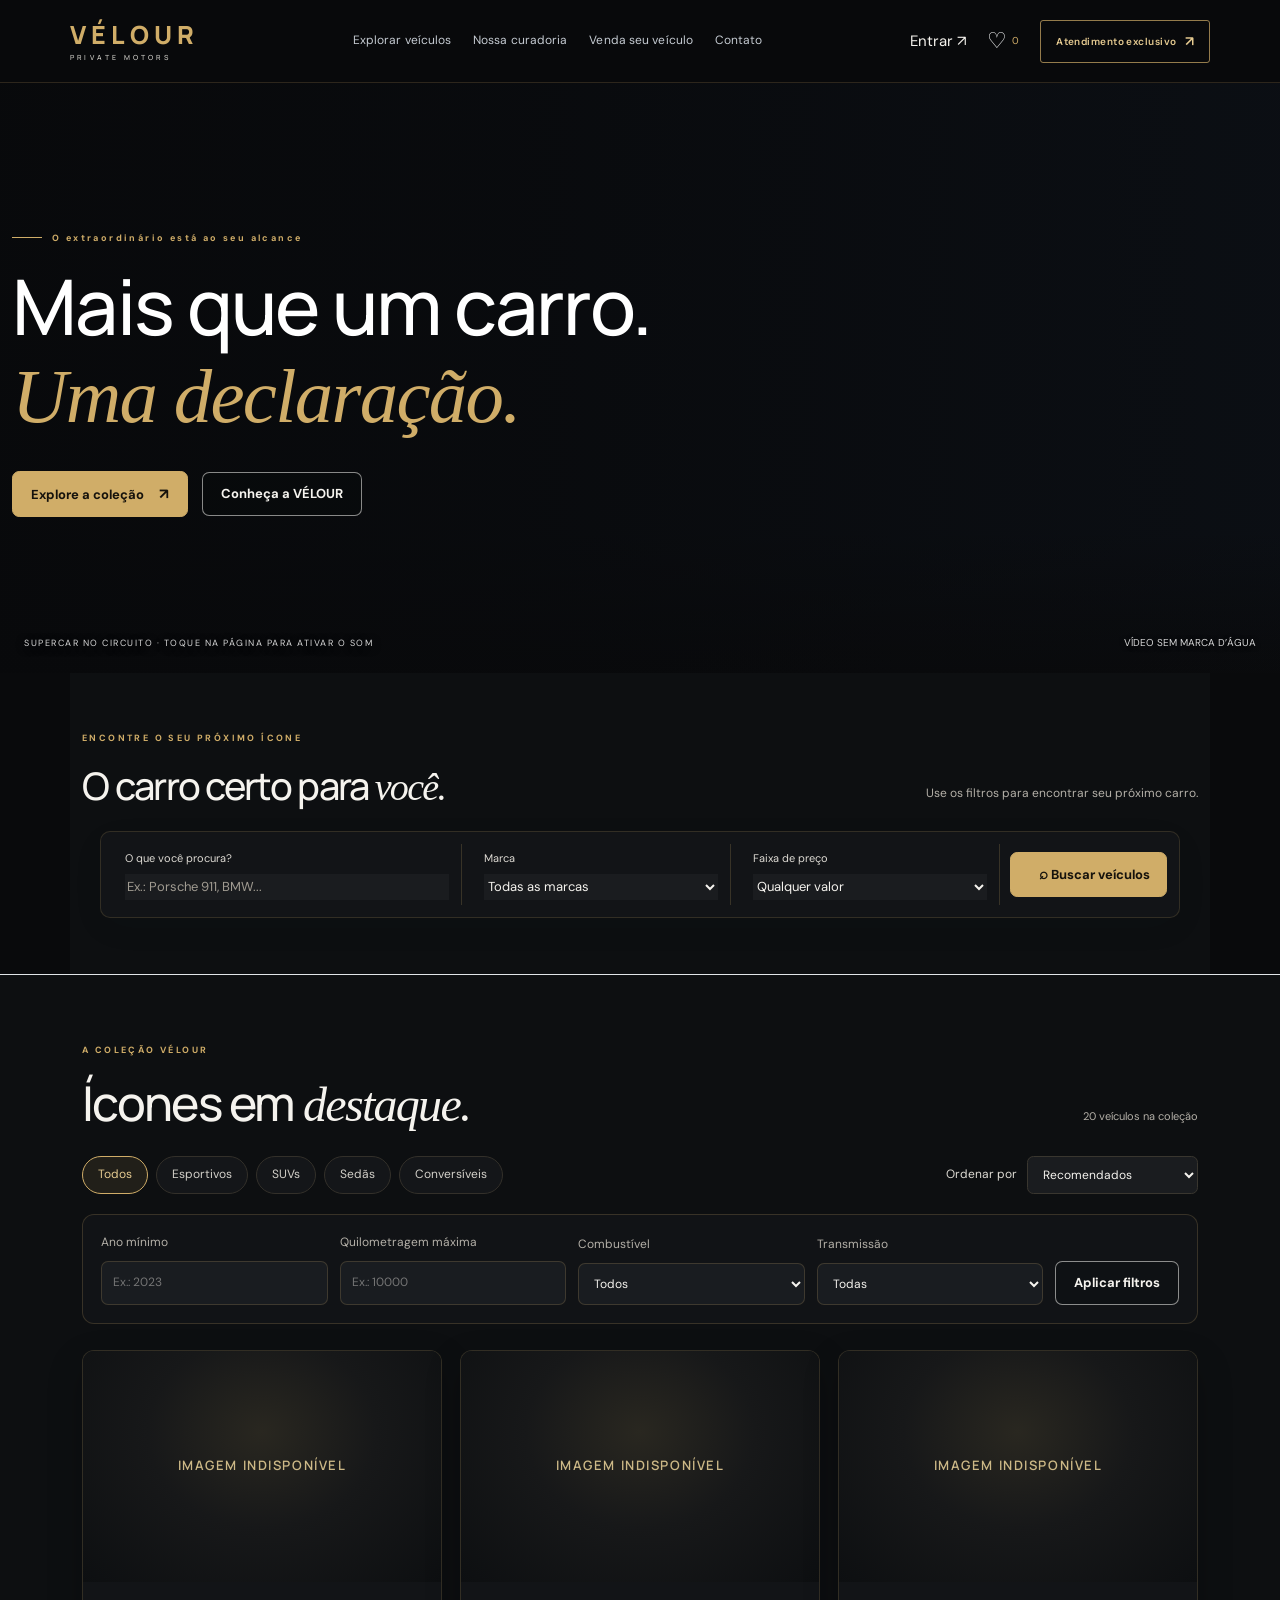
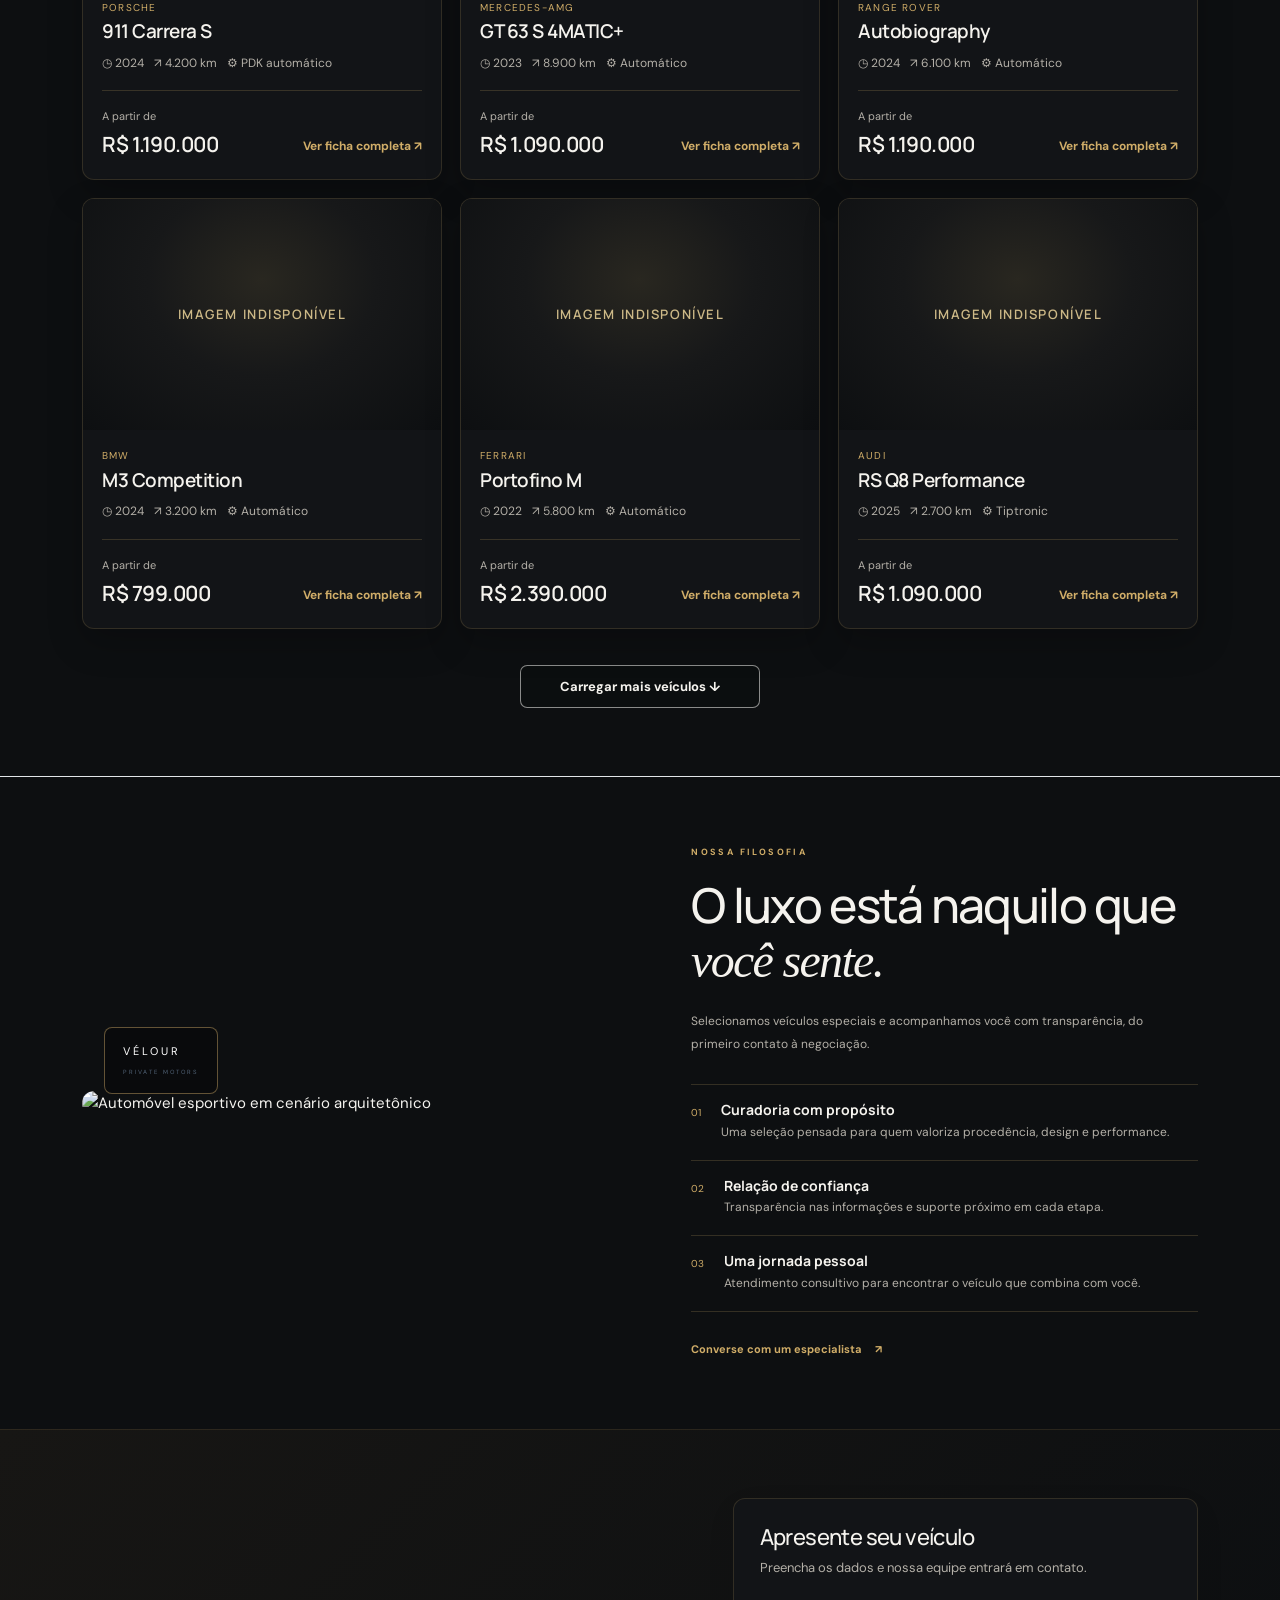
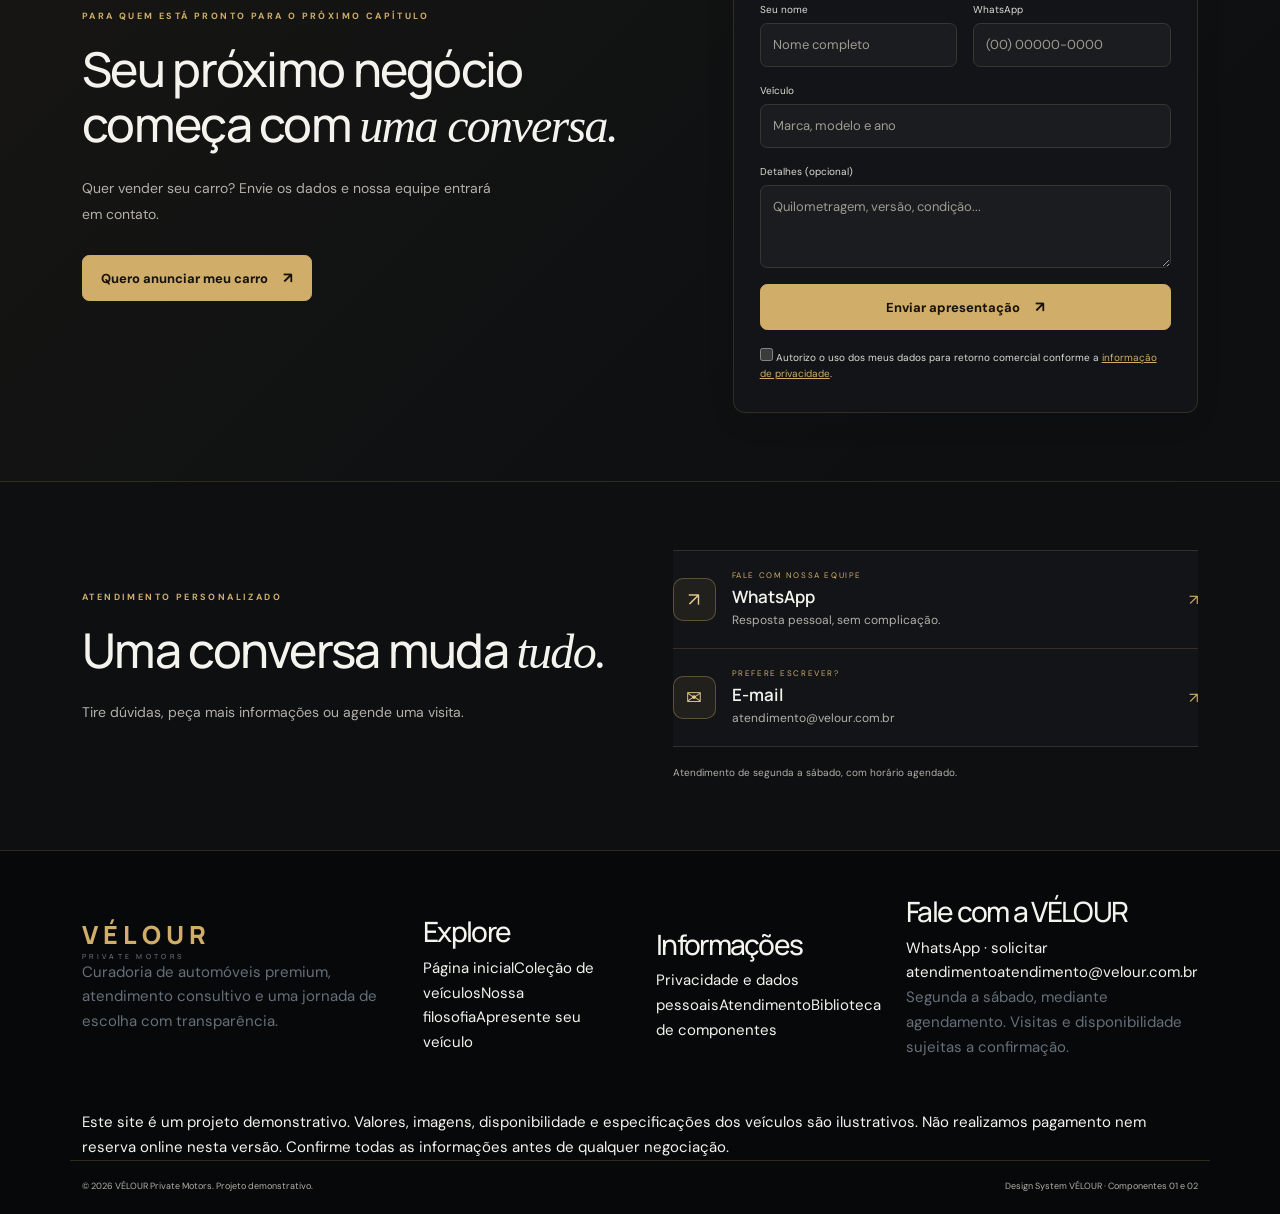
==== index.html @ 2aae87f0 "Add files via upload" ====
<!doctype html>
<html lang="pt-BR">
<head>
  <meta charset="utf-8"><meta name="viewport" content="width=device-width, initial-scale=1">
  <meta name="theme-color" content="#090a0c"><meta name="description" content="VÉLOUR — marketplace de automóveis extraordinários.">
  <title>VÉLOUR — Automóveis extraordinários</title>
  <link rel="preconnect" href="https://fonts.googleapis.com"><link rel="preconnect" href="https://fonts.gstatic.com" crossorigin>
  <link href="https://fonts.googleapis.com/css2?family=DM+Sans:wght@400;500;600;700&family=Manrope:wght@400;500;600;700;800&display=swap" rel="stylesheet">
  <link href="https://cdn.jsdelivr.net/npm/bootstrap@5.3.3/dist/css/bootstrap.min.css" rel="stylesheet">
  <link rel="stylesheet" href="style.css">
<link rel="stylesheet" href="/components/tokens.css"><link rel="stylesheet" href="/components/buttons.css"><link rel="stylesheet" href="/components/fields.css"><link rel="stylesheet" href="/components/layout.css"></head>
<body>
  <header class="site-header"><nav class="navbar navbar-expand-lg container-xl py-3">
    <a class="navbar-brand brand" href="#inicio" aria-label="VÉLOUR início"><span class="brand-name">VÉL<span class="brand-accent">O</span>UR</span><small>PRIVATE MOTORS</small></a>
    <button class="navbar-toggler" type="button" data-bs-toggle="collapse" data-bs-target="#mainNav" aria-label="Abrir menu"><span class="navbar-toggler-icon"></span></button>
    <div class="collapse navbar-collapse" id="mainNav"><ul class="navbar-nav mx-auto gap-lg-4"><li><a class="nav-link" href="#estoque">Explorar veículos</a></li><li><a class="nav-link" href="#experiencia">Nossa curadoria</a></li><li><a class="nav-link" href="#vender">Venda seu veículo</a></li><li><a class="nav-link" href="#contato">Contato</a></li></ul>
      <div class="nav-actions"><a class="vl-btn vl-btn--secondary" id="customerAccountLink" href="conta.html">Entrar <span>↗</span></a><button class="icon-btn" id="favoritesNav" aria-label="Ver favoritos" title="Ver favoritos">♡ <span id="favCount">0</span></button><a class="btn btn-attendance btn-sm" href="#contato">Atendimento exclusivo <span>↗</span></a></div>
    </div>
  </nav></header>
  <main>
    <section class="hero" id="inicio">
      <video class="hero-video" id="heroVideo" autoplay muted loop playsinline preload="auto" aria-label="Supercarro em movimento em um circuito de corrida">
        <source src="https://videos.pexels.com/video-files/32068488/13669016_1920_1080_60fps.mp4" type="video/mp4">
      </video>
      <div class="hero-shade"></div>
      <div class="container-xl hero-content"><p class="eyebrow"><span></span> O extraordinário está ao seu alcance</p><h1>Mais que um carro.<br><em>Uma declaração.</em></h1><div class="hero-buttons"><a class="btn btn-primary" href="#estoque">Explore a coleção <span>↗</span></a><a class="btn btn-outline-light" href="#experiencia">Conheça a VÉLOUR</a></div></div>
      <div class="hero-video-controls">
        <span class="hero-sound-hint" id="heroSoundHint">SUPERCAR NO CIRCUITO · TOQUE NA PÁGINA PARA ATIVAR O SOM</span>
        <span class="video-credit">VÍDEO SEM MARCA D’ÁGUA</span>
      </div>
    </section>
    <section class="search-section container-xl"><div class="search-heading"><div><p class="eyebrow">ENCONTRE O SEU PRÓXIMO ÍCONE</p><h2>O carro certo para <em>você.</em></h2></div><p>Use os filtros para encontrar seu próximo carro.</p></div>
      <form id="searchForm" class="search-panel"><div class="search-field"><label for="searchText">O que você procura?</label><input id="searchText" type="search" placeholder="Ex.: Porsche 911, BMW..."></div><div class="search-field"><label for="brandFilter">Marca</label><select id="brandFilter"><option value="">Todas as marcas</option></select></div><div class="search-field"><label for="priceFilter">Faixa de preço</label><select id="priceFilter"><option value="">Qualquer valor</option><option value="0-500000">Até R$ 500 mil</option><option value="500000-1000000">R$ 500 mil – R$ 1 milhão</option><option value="1000000-2000000">R$ 1 – 2 milhões</option><option value="2000000-99999999">Acima de R$ 2 milhões</option></select></div><button class="btn btn-primary search-submit" type="submit"><span aria-hidden="true">⌕</span> Buscar veículos</button></form>
    </section>
    <section class="inventory section-space" id="estoque"><div class="container-xl"><div class="section-heading"><div><p class="eyebrow">A COLEÇÃO VÉLOUR</p><h2>Ícones em <em>destaque.</em></h2></div><p id="resultCount" class="result-count">Carregando coleção...</p></div>
      <div class="inventory-tools"><div class="filter-chips" id="categoryChips"><button class="chip active" data-category="Todos">Todos</button><button class="chip" data-category="Esportivo">Esportivos</button><button class="chip" data-category="SUV">SUVs</button><button class="chip" data-category="Sedã">Sedãs</button><button class="chip" data-category="Conversível">Conversíveis</button></div><div class="sort-wrap"><label for="sortSelect">Ordenar por</label><select id="sortSelect"><option value="featured">Recomendados</option><option value="priceAsc">Menor preço</option><option value="priceDesc">Maior preço</option><option value="yearDesc">Ano mais recente</option><option value="kmAsc">Menor quilometragem</option></select></div></div>
      <div class="advanced-filters" aria-label="Filtros avançados"><label>Ano mínimo <input id="yearMin" type="number" min="1950" max="2030" placeholder="Ex.: 2023"></label><label>Quilometragem máxima <input id="kmMax" type="number" min="0" placeholder="Ex.: 10000"></label><label>Combustível <select id="fuelFilter"><option value="">Todos</option></select></label><label>Transmissão <select id="transmissionFilter"><option value="">Todas</option></select></label><button id="applyAdvanced" class="btn btn-outline-light" type="button">Aplicar filtros</button></div><div class="car-grid" id="carGrid" aria-live="polite"></div><div class="empty-state d-none" id="emptyState"><div>⌕</div><h3>Nenhum veículo encontrado</h3><p>Tente ajustar os filtros ou remover alguns critérios.</p><button class="btn btn-outline-light" id="clearFilters">Limpar filtros</button></div>
      <div class="load-more-wrap"><button class="btn btn-outline-light" id="loadMore">Carregar mais veículos <span>↓</span></button></div>
    </div></section>
    <section class="editorial section-space" id="experiencia"><div class="container-xl editorial-grid"><div class="editorial-photo"><img src="https://images.unsplash.com/photo-1503376780353-7e6692767b70?auto=format&fit=crop&w=1200&q=85" alt="Automóvel esportivo em cenário arquitetônico" loading="lazy"><div class="photo-stamp">VÉLOUR<br><small>PRIVATE MOTORS</small></div></div><div class="editorial-copy"><p class="eyebrow">NOSSA FILOSOFIA</p><h2>O luxo está naquilo que <em>você sente.</em></h2><p>Selecionamos veículos especiais e acompanhamos você com transparência, do primeiro contato à negociação.</p><div class="value-list"><div><span>01</span><div><h3>Curadoria com propósito</h3><p>Uma seleção pensada para quem valoriza procedência, design e performance.</p></div></div><div><span>02</span><div><h3>Relação de confiança</h3><p>Transparência nas informações e suporte próximo em cada etapa.</p></div></div><div><span>03</span><div><h3>Uma jornada pessoal</h3><p>Atendimento consultivo para encontrar o veículo que combina com você.</p></div></div></div><a href="#contato" class="text-link">Converse com um especialista <span>↗</span></a></div></div></section>
    <section class="sell-section section-space" id="vender"><div class="container-xl sell-inner"><div><p class="eyebrow">PARA QUEM ESTÁ PRONTO PARA O PRÓXIMO CAPÍTULO</p><h2>Seu próximo negócio<br>começa com <em>uma conversa.</em></h2><p>Quer vender seu carro? Envie os dados e nossa equipe entrará em contato.</p><a class="btn btn-primary" href="#sellerForm">Quero anunciar meu carro <span>↗</span></a></div><form id="sellerForm" class="lead-card"><h3>Apresente seu veículo</h3><p>Preencha os dados e nossa equipe entrará em contato.</p><div class="row g-3"><div class="col-md-6"><label for="sellerName">Seu nome</label><input id="sellerName" class="form-control" required placeholder="Nome completo"></div><div class="col-md-6"><label for="sellerPhone">WhatsApp</label><input id="sellerPhone" class="form-control" required placeholder="(00) 00000-0000" inputmode="tel"></div><div class="col-12"><label for="sellerCar">Veículo</label><input id="sellerCar" class="form-control" required placeholder="Marca, modelo e ano"></div><div class="col-12"><label for="sellerMessage">Detalhes (opcional)</label><textarea id="sellerMessage" class="form-control" rows="3" placeholder="Quilometragem, versão, condição..."></textarea></div><div class="col-12"><button class="btn btn-primary w-100" type="submit">Enviar apresentação <span>↗</span></button><label class="consent-line"><input type="checkbox" id="sellerConsent" required> Autorizo o uso dos meus dados para retorno comercial conforme a <a href="privacidade.html" target="_blank" rel="noopener">informação de privacidade</a>.</label></div></div></form></div></section>
    <section class="contact-section section-space" id="contato"><div class="container-xl contact-inner"><div><p class="eyebrow">ATENDIMENTO PERSONALIZADO</p><h2>Uma conversa muda <em>tudo.</em></h2><p>Tire dúvidas, peça mais informações ou agende uma visita.</p></div><div class="contact-options"><a href="#" id="whatsappLink" class="contact-option"><span class="contact-icon">↗</span><span><small>FALE COM NOSSA EQUIPE</small><strong>WhatsApp</strong><em>Resposta pessoal, sem complicação.</em></span><b>↗</b></a><a href="mailto:atendimento@velour.com.br" class="contact-option"><span class="contact-icon">✉</span><span><small>PREFERE ESCREVER?</small><strong>E-mail</strong><em>atendimento@velour.com.br</em></span><b>↗</b></a><div class="contact-note">Atendimento de segunda a sábado, com horário agendado.</div></div></div></section>
  </main>
  <footer class="footer" id="rodape"><div class="container-xl footer-main vl-footer-grid">
    <div class="vl-footer-col vl-footer-brand"><a class="brand" href="#inicio" aria-label="VÉLOUR início"><span class="brand-name">VÉL<span class="brand-accent">O</span>UR</span><small>PRIVATE MOTORS</small></a><p>Curadoria de automóveis premium, atendimento consultivo e uma jornada de escolha com transparência.</p></div>
    <nav class="vl-footer-col" aria-label="Navegação do rodapé"><h3>Explore</h3><a href="#inicio">Página inicial</a><a href="#estoque">Coleção de veículos</a><a href="#experiencia">Nossa filosofia</a><a href="#vender">Apresente seu veículo</a></nav>
    <nav class="vl-footer-col" aria-label="Informações e políticas"><h3>Informações</h3><a href="privacidade.html">Privacidade e dados pessoais</a><a href="#contato">Atendimento</a><a href="/components/">Biblioteca de componentes</a></nav>
    <div class="vl-footer-col"><h3>Fale com a VÉLOUR</h3><a href="#contato" id="footerWhatsapp">WhatsApp · solicitar atendimento</a><a href="mailto:atendimento@velour.com.br">atendimento@velour.com.br</a><p>Segunda a sábado, mediante agendamento. Visitas e disponibilidade sujeitas a confirmação.</p></div>
  </div><div class="container-xl vl-footer-note">Este site é um projeto demonstrativo. Valores, imagens, disponibilidade e especificações dos veículos são ilustrativos. Não realizamos pagamento nem reserva online nesta versão. Confirme todas as informações antes de qualquer negociação.</div><div class="container-xl footer-bottom"><span>© <span id="year"></span> VÉLOUR Private Motors. Projeto demonstrativo.</span><span>Design System VÉLOUR · <a href="/components/" style="color:inherit">Componentes 01 e 02</a></span></div></footer>
  <div class="toast-container position-fixed bottom-0 end-0 p-3"><div id="appToast" class="toast custom-toast" role="status"><div class="toast-body"><span id="toastMessage">Pronto!</span><button type="button" class="btn-close btn-close-white ms-auto" data-bs-dismiss="toast" aria-label="Fechar"></button></div></div></div>
  <div class="modal fade" id="carModal" tabindex="-1" aria-labelledby="carModalTitle" aria-hidden="true"><div class="modal-dialog modal-lg modal-dialog-centered modal-dialog-scrollable"><div class="modal-content luxury-modal"><div class="modal-header"><span class="eyebrow">DETALHES DO VEÍCULO</span><button type="button" class="btn-close btn-close-white" data-bs-dismiss="modal" aria-label="Fechar"></button></div><div class="modal-body" id="carModalBody"></div></div></div></div>
  <div class="modal fade" id="contactModal" tabindex="-1" aria-labelledby="contactModalTitle" aria-hidden="true"><div class="modal-dialog modal-dialog-centered"><div class="modal-content luxury-modal"><div class="modal-header"><h2 id="contactModalTitle">Vamos conversar?</h2><button type="button" class="btn-close btn-close-white" data-bs-dismiss="modal" aria-label="Fechar"></button></div><div class="modal-body"><p id="contactCarName" class="muted"></p><form id="contactForm"><div class="mb-3"><label for="buyerName">Seu nome</label><input class="form-control" id="buyerName" required placeholder="Como podemos te chamar?"></div><div class="mb-3"><label for="buyerPhone">WhatsApp</label><input class="form-control" id="buyerPhone" required inputmode="tel" placeholder="(00) 00000-0000"></div><div class="mb-3"><label for="buyerInterest">O que você gostaria de saber?</label><select class="form-select" id="buyerInterest"><option>Agendar uma visita</option><option>Solicitar mais informações</option><option>Simular financiamento</option><option>Avaliar meu usado na troca</option></select></div><button class="btn btn-primary w-100" type="submit">Preparar mensagem <span>↗</span></button><div class="mb-3"><label for="scheduledFor">Data sugerida para visita (opcional)</label><input type="datetime-local" class="form-control" id="scheduledFor"></div><label class="consent-line"><input type="checkbox" id="buyerConsent" required> Autorizo o contato sobre minha solicitação conforme a <a href="privacidade.html" target="_blank" rel="noopener">informação de privacidade</a>.</label><small class="privacy-note">A solicitação será registrada no sistema. A data é apenas uma sugestão, sujeita a confirmação.</small></form></div></div></div></div>
  <script src="https://cdn.jsdelivr.net/npm/bootstrap@5.3.3/dist/js/bootstrap.bundle.min.js"></script><script src="script.js"></script><script src="components/account-nav.js" defer></script>
</body></html>
---- style.css ----
:root{--bg:#101110;--panel:#171917;--panel2:#1d201d;--text:#f2f0e9;--muted:#a4a79f;--gold:#8eb8e8;--gold2:#c0dcff;--accent:#8eb8e8;--accent-hover:#c0dcff;--line:rgba(255,255,255,.11);--serif:Georgia,'Times New Roman',serif}*{box-sizing:border-box}html{scroll-behavior:smooth;scroll-padding-top:90px}body{margin:0;background:var(--bg);color:var(--text);font-family:'DM Sans',sans-serif;font-size:15px;line-height:1.65}a{color:inherit;text-decoration:none}button,input,select,textarea{font:inherit}.announcement{height:31px;display:flex;justify-content:center;align-items:center;gap:10px;background:#c7a96b;color:#171711;font-size:9px;letter-spacing:1.8px;font-weight:700}.announcement span{font-size:12px}.site-header{background:rgba(16,17,16,.96);border-bottom:1px solid var(--line);position:sticky;top:0;z-index:1000;backdrop-filter:blur(14px)}.brand{font-family:'Manrope',sans-serif;font-size:25px;font-weight:800;letter-spacing:5px;line-height:1;display:inline-flex;flex-direction:column}.brand span{color:var(--gold)}.brand small{font-size:7px;letter-spacing:3.3px;font-weight:500;color:#a4a79f;margin-top:6px}.navbar-nav .nav-link{color:#c5c6c0;font-size:12px;transition:.2s}.navbar-nav .nav-link:hover{color:var(--gold)}.nav-actions{display:flex;align-items:center;gap:18px}.icon-btn{border:0;background:none;color:var(--text);font-size:22px}.icon-btn span{font-size:10px;color:var(--gold)}.btn{border-radius:2px;padding:12px 21px;font-size:11px;font-weight:700;letter-spacing:.35px;transition:transform .2s,background .2s,border-color .2s}.btn:hover{transform:translateY(-1px)}.btn-gold{background:var(--gold);color:#171711;border:1px solid var(--gold)}.btn-gold:hover{background:var(--gold2);border-color:var(--gold2);color:#171711}.btn span{margin-left:12px;font-size:15px}.btn-outline-light{border-color:#777b73;color:var(--text)}.btn-outline-light:hover{background:var(--text);color:var(--bg);border-color:var(--text)}.navbar-toggler{border-color:var(--line)}.navbar-toggler-icon{filter:invert(1)}.hero{position:relative;min-height:680px;display:flex;align-items:center;overflow:hidden}.hero-image{position:absolute;inset:0;background-image:url('https://images.unsplash.com/photo-1503376780353-7e6692767b70?auto=format&fit=crop&w=2200&q=90');background-size:cover;background-position:center 58%;transform:scale(1.015)}.hero-shade{position:absolute;inset:0;background:linear-gradient(90deg,rgba(10,11,10,.97) 0%,rgba(10,11,10,.84) 36%,rgba(10,11,10,.2) 76%,rgba(10,11,10,.18) 100%),linear-gradient(0deg,#101110 0%,transparent 22%)}.hero-content{position:relative;padding-top:85px;padding-bottom:115px}.eyebrow{font-size:9px;letter-spacing:2.4px;color:var(--gold);font-weight:700;margin:0 0 18px}.hero .eyebrow{display:flex;align-items:center;gap:10px}.hero .eyebrow span{height:1px;width:30px;background:var(--gold)}h1,h2,h3{font-family:'Manrope',sans-serif;font-weight:500;letter-spacing:-1.7px;line-height:1.13}h1{font-size:clamp(48px,6vw,78px);max-width:680px;margin:0 0 23px}h1 em,h2 em{font-family:var(--serif);font-weight:400;color:var(--gold2)}.hero-copy{max-width:470px;color:#c0c1bb;font-size:14px;line-height:1.9;margin-bottom:28px}.hero-buttons{display:flex;gap:12px;flex-wrap:wrap}.hero-bottom{display:flex;gap:35px;margin-top:77px}.hero-bottom div{display:flex;flex-direction:column;gap:4px}.hero-bottom strong{font-family:'Manrope';font-size:22px;color:var(--gold);font-weight:500}.hero-bottom span{font-size:10px;color:#c5c6c0}.hero-label{position:absolute;right:25px;bottom:72px;writing-mode:vertical-rl;color:#c6c4bd;font-size:8px;letter-spacing:2px}.search-section{padding-top:88px;padding-bottom:78px}.search-heading,.section-heading{display:flex;justify-content:space-between;align-items:end;gap:25px;margin-bottom:30px}.search-heading h2,.section-heading h2,.editorial-copy h2,.sell-inner h2,.contact-inner h2{font-size:clamp(32px,4vw,48px);margin:0}.search-heading>p{max-width:350px;color:var(--muted);font-size:12px;margin:0 0 5px}.search-panel{display:grid;grid-template-columns:1.4fr 1fr 1fr auto;gap:0;border:1px solid var(--line);background:#171917;padding:14px}.search-field{padding:5px 20px;border-right:1px solid var(--line)}.search-field label,.lead-card label,.luxury-modal label{display:block;font-size:10px;color:#b8b9b2;margin-bottom:5px}.search-field input,.search-field select{width:100%;background:transparent;color:var(--text);border:0;outline:0;font-size:12px}.search-field input::placeholder{color:#777b73}.search-field select option,.form-select option{background:#1d201d;color:#fff}.search-submit{align-self:stretch;white-space:nowrap}.section-space{padding:82px 0}.inventory{background:#141614;border-top:1px solid #1e211e;border-bottom:1px solid #1e211e}.section-heading{margin-bottom:30px}.result-count{font-size:11px;color:var(--muted);margin:0 0 7px}.inventory-tools{display:flex;justify-content:space-between;align-items:center;gap:18px;margin-bottom:25px}.filter-chips{display:flex;gap:8px;flex-wrap:wrap}.chip{padding:8px 15px;border:1px solid var(--line);background:transparent;color:#c5c6c0;font-size:10px;cursor:pointer;transition:.2s}.chip:hover,.chip.active{border-color:var(--gold);color:var(--gold);background:rgba(200,169,106,.08)}.sort-wrap{display:flex;align-items:center;gap:10px;color:var(--muted);font-size:10px;white-space:nowrap}.sort-wrap select{background:#1b1d1b;color:var(--text);border:1px solid var(--line);padding:9px 11px;font-size:10px;outline:none}.car-grid{display:grid;grid-template-columns:repeat(3,minmax(0,1fr));gap:22px}.car-card{background:#1a1c1a;border:1px solid rgba(255,255,255,.06);transition:transform .25s,border-color .25s;min-width:0}.car-card:hover{transform:translateY(-4px);border-color:rgba(200,169,106,.4)}.car-image-wrap{position:relative;aspect-ratio:1.48;overflow:hidden;background:#242724}.car-image{width:100%;height:100%;object-fit:cover;transition:transform .6s;display:block}.car-card:hover .car-image{transform:scale(1.04)}.car-tag{position:absolute;top:14px;left:14px;padding:6px 9px;background:rgba(16,17,16,.86);color:var(--gold2);font-size:8px;letter-spacing:1.2px;text-transform:uppercase}.favorite-btn{position:absolute;right:13px;top:12px;width:34px;height:34px;border:1px solid rgba(255,255,255,.28);border-radius:50%;background:rgba(16,17,16,.65);color:white;font-size:20px;line-height:1;cursor:pointer}.favorite-btn.active{color:#e3a2a2;border-color:#e3a2a2}.car-info{padding:19px 20px 18px}.car-brand{font-size:9px;color:var(--gold);letter-spacing:1.8px;text-transform:uppercase;margin-bottom:5px}.car-title{font-size:18px;letter-spacing:-.5px;margin:0 0 11px;font-family:'Manrope';font-weight:600}.car-specs{display:flex;flex-wrap:wrap;gap:12px;color:#a4a79f;font-size:10px;padding-bottom:17px;border-bottom:1px solid var(--line)}.car-specs span{display:flex;align-items:center;gap:5px}.car-footer{display:flex;align-items:end;justify-content:space-between;gap:8px;padding-top:16px}.car-price-label{font-size:9px;color:#969991;margin-bottom:2px}.car-price{font-family:'Manrope';font-size:20px;font-weight:600;letter-spacing:-.5px;white-space:nowrap}.car-price small{font-size:10px;color:var(--muted);font-weight:400}.car-open{border:0;background:none;color:var(--gold);font-size:10px;font-weight:700;white-space:nowrap;padding:8px 0 5px}.car-open span{font-size:14px;margin-left:8px}.empty-state{text-align:center;padding:75px 20px;border:1px dashed var(--line)}.empty-state>div{font-size:40px;color:var(--gold)}.empty-state h3{font-size:24px}.empty-state p{color:var(--muted);font-size:12px}.load-more-wrap{text-align:center;margin-top:36px}.load-more-wrap .btn{min-width:240px}.editorial-grid{display:grid;grid-template-columns:1.04fr .96fr;gap:85px;align-items:center}.editorial-photo{position:relative}.editorial-photo img{width:100%;aspect-ratio:4/4.6;object-fit:cover;filter:saturate(.7)}.photo-stamp{position:absolute;bottom:22px;left:22px;border:1px solid rgba(255,255,255,.4);padding:14px 18px;font-size:11px;letter-spacing:3px;background:rgba(16,17,16,.72)}.photo-stamp small{font-size:6px;letter-spacing:2px;color:var(--gold)}.editorial-copy>p:not(.eyebrow){color:var(--muted);font-size:12px;line-height:1.9;margin:22px 0 28px;max-width:470px}.value-list{border-top:1px solid var(--line);margin-bottom:24px}.value-list>div{display:flex;gap:20px;padding:17px 0;border-bottom:1px solid var(--line)}.value-list>div>span{font-size:10px;color:var(--gold);padding-top:3px}.value-list h3{font-family:'Manrope';font-size:13px;letter-spacing:0;font-weight:700;margin:0 0 5px}.value-list p{font-size:10px;color:var(--muted);margin:0}.text-link{font-size:11px;color:var(--gold);font-weight:700}.text-link span{margin-left:10px}.sell-section{background:#c5a568;color:#171711}.sell-inner{display:grid;grid-template-columns:1fr .83fr;gap:90px;align-items:center}.sell-inner .eyebrow{color:#3e3423}.sell-inner h2{font-size:clamp(34px,4vw,48px)}.sell-inner h2 em{color:#fff4d7}.sell-inner>div>p:not(.eyebrow){max-width:430px;color:#3f392e;font-size:12px;line-height:1.9;margin:22px 0 27px}.sell-inner .btn-gold{background:#171711;color:#f5f1e8;border-color:#171711}.sell-inner .btn-gold:hover{background:#33342e}.lead-card{background:#171917;color:var(--text);padding:30px;border:1px solid rgba(255,255,255,.12)}.lead-card h3{font-size:23px;margin:0 0 8px}.lead-card>p{color:var(--muted);font-size:11px;margin-bottom:23px}.form-control,.form-select{background:#202320;border:1px solid #363a35;border-radius:2px;color:var(--text);font-size:11px;padding:12px}.form-control:focus,.form-select:focus{background:#202320;color:var(--text);border-color:var(--gold);box-shadow:0 0 0 .15rem rgba(200,169,106,.15)}.form-control::placeholder{color:#777b73}.lead-card textarea{resize:vertical}.privacy-note{display:block;font-size:9px;color:#888c84;margin-top:12px;line-height:1.5}.contact-inner{display:grid;grid-template-columns:1fr 1fr;gap:100px;align-items:center}.contact-inner>div:first-child>p:not(.eyebrow){max-width:440px;color:var(--muted);font-size:12px;line-height:1.9;margin-top:20px}.contact-options{border-top:1px solid var(--line)}.contact-option{display:flex;align-items:center;gap:16px;padding:22px 0;border-bottom:1px solid var(--line)}.contact-icon{width:43px;height:43px;display:grid;place-items:center;border:1px solid rgba(200,169,106,.5);color:var(--gold);font-size:19px;flex-shrink:0}.contact-option>span:nth-child(2){display:flex;flex-direction:column;flex:1}.contact-option small{font-size:8px;letter-spacing:1.6px;color:var(--gold)}.contact-option strong{font-size:17px;font-family:'Manrope';font-weight:600}.contact-option em{font-style:normal;font-size:10px;color:var(--muted)}.contact-option>b{font-weight:400;color:var(--gold)}.contact-note{font-size:10px;color:var(--muted);padding-top:18px}.footer{background:#0b0c0b;border-top:1px solid var(--line);padding:45px 0 20px}.footer-main{display:flex;align-items:center;justify-content:space-between;gap:25px;padding-bottom:35px}.footer-main>p{color:var(--muted);font-size:10px;line-height:1.8;margin:0}.footer-links{display:flex;gap:20px;flex-wrap:wrap}.footer-links a{font-size:10px;color:#b8b9b2}.footer-links a:hover{color:var(--gold)}.footer-bottom{border-top:1px solid var(--line);padding-top:18px;display:flex;justify-content:space-between;gap:20px;font-size:9px;color:#777b73}.footer-bottom b{color:var(--gold)}.floating-contact{position:fixed;z-index:900;right:20px;bottom:20px;display:flex;align-items:center;gap:10px;padding:13px 17px;background:var(--gold);color:#171711;font-size:11px;font-weight:700;box-shadow:0 5px 25px #0006}.floating-contact:hover{background:var(--gold2);color:#171711}.luxury-modal{background:#171917;color:var(--text);border:1px solid #373a34;border-radius:3px}.luxury-modal .modal-header{border-bottom:1px solid var(--line);padding:20px 24px}.luxury-modal .modal-header .eyebrow{margin:0}.luxury-modal .modal-body{padding:24px}.luxury-modal .modal-header h2{font-size:25px;margin:0}.modal-car-image{width:100%;max-height:330px;object-fit:cover;margin-bottom:20px}.modal-car-title{font-size:30px;margin:0 0 6px}.modal-car-price{font-size:24px;color:var(--gold2);font-family:'Manrope';font-weight:700}.modal-description{font-size:12px;color:var(--muted);line-height:1.9;margin:17px 0}.modal-spec-grid{display:grid;grid-template-columns:repeat(3,1fr);gap:10px;margin:20px 0}.modal-spec{background:#202320;padding:12px}.modal-spec small{display:block;color:var(--muted);font-size:9px}.modal-spec strong{font-size:12px}.custom-toast{background:#252825;color:var(--text);border:1px solid #454a42;border-radius:2px}.custom-toast .toast-body{display:flex;align-items:center;gap:15px;font-size:12px}.muted{color:var(--muted);font-size:12px}.no-scroll{overflow:hidden}
@media(max-width:991px){.navbar-collapse{padding:20px 0}.nav-actions{margin-top:12px}.hero{min-height:630px}.hero-shade{background:linear-gradient(90deg,rgba(10,11,10,.95),rgba(10,11,10,.63) 65%,rgba(10,11,10,.35)),linear-gradient(0deg,#101110,transparent 24%)}.search-panel{grid-template-columns:1fr 1fr;gap:10px}.search-field{border:1px solid var(--line);padding:12px}.search-submit{min-height:47px}.car-grid{grid-template-columns:repeat(2,minmax(0,1fr))}.editorial-grid{gap:40px}.sell-inner{gap:35px}.contact-inner{gap:45px}.footer-main{flex-wrap:wrap}}
@media(max-width:640px){.announcement{font-size:7px;letter-spacing:1px}.brand{font-size:22px}.hero{min-height:690px;align-items:flex-start}.hero-content{padding-top:75px;padding-bottom:105px}.hero-image{background-position:61% center}.hero-shade{background:linear-gradient(90deg,rgba(10,11,10,.93),rgba(10,11,10,.62)),linear-gradient(0deg,#101110,transparent 35%)}h1{font-size:49px}.hero-copy{font-size:12px;max-width:340px}.hero-bottom{gap:18px;margin-top:55px}.hero-bottom strong{font-size:18px}.hero-bottom span{font-size:8px;max-width:95px}.hero-label{display:none}.search-section{padding-top:60px;padding-bottom:55px}.search-heading,.section-heading{display:block}.search-heading>p{margin-top:15px}.search-panel{grid-template-columns:1fr;padding:10px}.search-field{padding:12px}.search-submit{width:100%}.section-space{padding:60px 0}.inventory-tools{align-items:flex-start;flex-direction:column}.sort-wrap{width:100%;justify-content:space-between}.sort-wrap select{flex:1;max-width:220px}.car-grid{grid-template-columns:1fr;gap:15px}.car-image-wrap{aspect-ratio:1.5}.car-info{padding:17px}.car-title{font-size:17px}.car-price{font-size:19px}.editorial-grid,.sell-inner,.contact-inner{grid-template-columns:1fr;gap:35px}.editorial-photo img{aspect-ratio:1.15}.editorial-copy h2,.sell-inner h2,.contact-inner h2{font-size:36px}.sell-inner{gap:28px}.lead-card{padding:22px}.footer-main{align-items:flex-start;flex-direction:column}.footer-links{gap:14px}.footer-bottom{flex-direction:column;gap:5px}.floating-contact{right:12px;bottom:12px;padding:12px}.floating-contact span{display:none}.modal-spec-grid{grid-template-columns:repeat(2,1fr)}.modal-car-title{font-size:25px}.luxury-modal .modal-body{padding:18px}.luxury-modal .modal-header{padding:17px 18px}}
@media(prefers-reduced-motion:reduce){*,*::before,*::after{scroll-behavior:auto!important;transition:none!important;animation:none!important}}


/* Refinamento visual: menos ruído, acento azul frio e componentes Bootstrap */
:root{--bg:#101319;--panel:#171c24;--panel2:#202733;--text:#f2f5f9;--muted:#a4adba;--gold:#8eafd8;--gold2:#c3d7ef;--line:rgba(220,232,247,.12);--bs-primary:#7199c9;--bs-primary-rgb:113,153,201}
.announcement{display:none}
.brand span,.navbar-nav .nav-link:hover,.icon-btn span,.eyebrow,.hero .eyebrow span,h1 em,h2 em,.hero-bottom strong,.chip:hover,.chip.active,.car-tag,.car-brand,.car-open,.empty-state>div,.value-list>div>span,.text-link,.photo-stamp small,.sell-inner .eyebrow,.contact-option small,.contact-option>b,.footer-links a:hover,.footer-bottom b,.modal-car-price{color:var(--gold)}
.brand span{color:var(--gold)}
.btn-primary{--bs-btn-bg:#7298c6;--bs-btn-border-color:#7298c6;--bs-btn-color:#10151d;--bs-btn-hover-bg:#8aadd8;--bs-btn-hover-border-color:#8aadd8;--bs-btn-hover-color:#10151d;--bs-btn-active-bg:#6288b7;--bs-btn-active-border-color:#6288b7;border-radius:.45rem;font-weight:600}
.btn-outline-light{border-radius:.45rem}
.btn{padding:11px 18px;font-size:13px;letter-spacing:0}
.site-header{background:rgba(16,19,25,.96)}
.hero{min-height:590px}
.hero-content{padding-top:70px;padding-bottom:75px}
.hero-shade{background:linear-gradient(90deg,rgba(10,13,19,.96) 0%,rgba(10,13,19,.82) 38%,rgba(10,13,19,.18) 100%),linear-gradient(0deg,var(--bg),transparent 22%)}
.hero-copy{font-size:15px;max-width:430px}
.search-section{padding-top:60px;padding-bottom:60px}
.search-heading,.section-heading{margin-bottom:24px}
.search-panel{border-radius:12px;gap:12px;padding:16px;background:var(--panel);border-color:var(--line)}
.search-field{border:0;padding:8px 12px;min-width:0}
.search-field label{font-size:12px}
.search-field input,.search-field select{font-size:14px}
.search-field input:focus,.search-field select:focus{outline:0}
.inventory{background:#131720}
.inventory-tools{margin-bottom:20px}
.chip{border-radius:999px;padding:8px 15px;font-size:12px}
.chip:hover,.chip.active{border-color:var(--gold);background:rgba(113,153,201,.12);color:var(--gold)}
.sort-wrap{font-size:12px}
.sort-wrap select{border-radius:.4rem;font-size:12px}
.car-grid{gap:18px}
.car-card{border-radius:12px;overflow:hidden;background:#1a202b;border:1px solid rgba(220,232,247,.09)}
.car-card:hover{border-color:rgba(142,175,216,.45)}
.car-image-wrap{aspect-ratio:1.55}
.car-tag{border-radius:5px;color:#d8e8fb;background:rgba(15,21,31,.88);font-size:10px}
.favorite-btn{display:grid;place-items:center;border-radius:50%;backdrop-filter:blur(8px)}
.car-info{padding:18px 19px 17px}
.car-brand{font-size:10px;letter-spacing:1.2px}
.car-title{font-size:19px}
.car-specs{font-size:12px;gap:10px}
.car-price-label{font-size:11px}
.car-price{font-size:21px}
.car-open{font-size:12px}
.section-space{padding:68px 0}
.editorial-grid{gap:60px}
.editorial-photo img{border-radius:12px;filter:saturate(.72)}
.photo-stamp{border-radius:8px}
.value-list h3{font-size:14px}
.value-list p{font-size:12px}
.sell-section{background:linear-gradient(135deg,#171e29,#11151d);color:var(--text);border-top:1px solid var(--line);border-bottom:1px solid var(--line)}
.sell-inner .eyebrow{color:var(--gold)}
.sell-inner h2 em{color:var(--gold2)}
.sell-inner>div>p:not(.eyebrow){color:var(--muted);font-size:14px}
.sell-inner .btn-primary{background:#7298c6;color:#10151d;border-color:#7298c6}
.lead-card{border-radius:12px;background:#111720;border-color:var(--line);padding:26px}
.lead-card h3{font-size:22px;letter-spacing:-.6px}
.lead-card>p{font-size:13px}
.form-control,.form-select{border-radius:.45rem;font-size:13px;padding:11px 12px;background:#1a222e;border-color:#343f4f}
.form-control:focus,.form-select:focus{border-color:var(--gold);box-shadow:0 0 0 .2rem rgba(113,153,201,.18)}
.contact-inner{gap:65px}
.contact-inner>div:first-child>p:not(.eyebrow){font-size:14px}
.contact-option{padding:18px 0}
.contact-icon{border-radius:10px;border-color:rgba(142,175,216,.45);background:rgba(113,153,201,.08)}
.contact-option em{font-size:12px}
.footer{background:#0b0e13}
.floating-contact{background:#7298c6;color:#10151d;border-radius:999px;padding:13px 18px}
.floating-contact:hover{background:#8aadd8;color:#10151d}
.luxury-modal{border-radius:14px;background:#171e29}
.luxury-modal .modal-header{padding:20px 24px}
.modal-spec{border-radius:8px;background:#202a38}
.custom-toast{border-radius:10px}
@media(max-width:991px){.hero{min-height:540px}.search-panel{grid-template-columns:1fr 1fr}.search-field{border:1px solid var(--line);border-radius:8px;padding:12px}.search-submit{min-height:46px}.car-grid{grid-template-columns:repeat(2,minmax(0,1fr))}}
@media(max-width:640px){.hero{min-height:580px}.hero-content{padding-top:65px;padding-bottom:65px}h1{font-size:clamp(42px,12vw,54px)}.hero-copy{font-size:14px}.search-section{padding-top:44px;padding-bottom:44px}.search-panel{grid-template-columns:1fr;padding:12px}.search-field{padding:10px}.section-space{padding:50px 0}.car-grid{grid-template-columns:1fr}.car-info{padding:16px}.sell-inner{gap:25px}.lead-card{padding:20px}.floating-contact{right:14px;bottom:14px}.footer-main{gap:18px}}


/* ===== HERO EM VÍDEO + PALETA AZUL FRIO ===== */
.hero { isolation: isolate; }
.hero-video {
  position: absolute; inset: 0; width: 100%; height: 100%;
  object-fit: cover; object-position: center 55%; z-index: -2;
  background: #10141b;
}
.hero-image { display: none; }
.hero-shade {
  z-index: -1;
  background: linear-gradient(90deg,rgba(9,13,20,.96) 0%,rgba(9,13,20,.78) 40%,rgba(9,13,20,.25) 100%),
              linear-gradient(0deg,#10141b 0%,transparent 24%);
}
.hero-video-controls {
  position: absolute; right: 24px; bottom: 24px; z-index: 2;
  display: flex; align-items: center; gap: 14px; flex-wrap: wrap;
}
.video-sound-btn {
  display: inline-flex; align-items: center; gap: 8px; padding: 10px 14px;
  color: #f4f7fb; background: rgba(18,25,35,.45);
  border: 1px solid rgba(220,235,255,.42); border-radius: 8px;
  backdrop-filter: blur(12px); cursor: pointer; font-size: 12px;
  transition: background .25s ease, border-color .25s ease, transform .25s ease;
}
.video-sound-btn:hover { background: rgba(142,184,232,.20); border-color: #c0dcff; transform: translateY(-2px); }
.video-credit { color: rgba(244,247,251,.72); font-size: 10px; text-shadow: 0 1px 4px #000; }
.video-credit:hover { color: #fff; }
/* Mantém as seções coerentes com o tema escuro e remove o antigo bloco dourado */
.sell-section { color: var(--text); background: linear-gradient(135deg,#192433,#111720); border-top: 1px solid var(--line); border-bottom: 1px solid var(--line); }
.sell-section .eyebrow { color: var(--accent); }
.sell-section h2, .sell-section h2 em { color: #f5f7fb; }
.sell-section h2 em { color: var(--accent); }
.sell-section > .sell-inner > div > p:not(.eyebrow) { color: #c4cedb; }
.sell-inner .btn-gold { color: #e8f2ff; background: rgba(142,184,232,.10); border-color: rgba(142,184,232,.48); }
.sell-inner .btn-gold:hover { color: #fff; background: rgba(142,184,232,.22); border-color: #c0dcff; }
.form-control:focus, .form-select:focus { border-color: var(--accent); box-shadow: 0 0 0 .2rem rgba(142,184,232,.16); }
.chip:hover, .chip.active { border-color: var(--accent); color: var(--accent); background: rgba(142,184,232,.08); }
.car-card:hover { border-color: rgba(142,184,232,.4); }
.floating-contact { color: #f2f7ff; background: rgba(42,66,94,.78); border: 1px solid rgba(142,184,232,.5); border-radius: 40px; backdrop-filter: blur(12px); }
.floating-contact:hover { color: #fff; background: rgba(67,103,146,.92); }
@media (max-width: 640px) {
  .hero-video { object-position: 58% center; }
  .hero-video-controls { left: 16px; right: 16px; bottom: 16px; justify-content: space-between; }
  .video-credit { max-width: 48%; text-align: right; }
}
@media (prefers-reduced-motion: reduce) { .hero-video { display: none; } }

/* HERO VIDEO — vídeo sempre visível e sem botão de som */
.hero { position: relative; isolation: isolate; background: #10141b; }
.hero-video {
  position: absolute !important; inset: 0; display: block !important;
  width: 100%; height: 100%; object-fit: cover; object-position: center 52%;
  z-index: 0 !important; opacity: 1; background: #10141b;
}
.hero-shade { z-index: 1 !important; pointer-events: none; }
.hero-content { position: relative; z-index: 2; }
.hero-video-controls {
  position: absolute; right: 24px; bottom: 22px; left: 24px; z-index: 3;
  display: flex; justify-content: space-between; align-items: end; gap: 12px;
  pointer-events: none;
}
.hero-sound-hint {
  max-width: 70%; color: rgba(244,247,251,.8); font-size: 9px;
  letter-spacing: 1.5px; text-shadow: 0 2px 8px #000;
}
.video-credit { pointer-events: auto; color: rgba(244,247,251,.72); font-size: 10px; text-shadow: 0 1px 5px #000; }
.video-credit:hover { color: #fff; }
@media(max-width:640px) {
  .hero-video { object-position: 58% center; }
  .hero-video-controls { left: 16px; right: 16px; bottom: 14px; align-items: start; flex-direction: column; }
  .hero-sound-hint { font-size: 8px; }
}


/* VÉLOUR — pista de corrida no hero */
.hero { overflow: hidden; background: #10141b; }
.hero-video { object-fit: cover !important; object-position: center 54% !important; filter: saturate(1.08) contrast(1.04); }
.hero-shade { background: linear-gradient(90deg, rgba(8,12,19,.88) 0%, rgba(8,12,19,.62) 42%, rgba(8,12,19,.16) 100%), linear-gradient(0deg, #10141b 0%, transparent 25%) !important; }
.hero-sound-hint { text-transform: uppercase; }
@media (max-width: 640px) { .hero-video { object-position: 55% center !important; } }


/* ===== VÉLOUR CLEAN EDITION — porcelana, grafite e prata fria ===== */
:root {
  --bg: #f5f6f7; --panel: #ffffff; --panel2: #eef0f2;
  --text: #20242a; --muted: #737b85; --gold: #536579; --gold2: #283746;
  --accent: #536579; --accent-hover: #283746; --line: rgba(32,36,42,.12);
}
body { background: #f5f6f7; color: #20242a; }
.site-header { background: rgba(250,251,252,.94); border-bottom-color: rgba(32,36,42,.1); }
.brand, .brand span { color: #20242a; }
.brand small, .navbar-nav .nav-link { color: #68717c; }
.navbar-nav .nav-link:hover, .icon-btn span { color: #536579; }
.icon-btn { color: #20242a; }
.navbar-toggler { border-color: rgba(32,36,42,.2); }
.navbar-toggler-icon { filter: none; }
.btn-primary, .btn-gold { color: #fff !important; background: #344555 !important; border-color: #344555 !important; }
.btn-primary:hover, .btn-gold:hover { color: #fff !important; background: #202c37 !important; border-color: #202c37 !important; }
.btn-outline-light { color: #fff; border-color: rgba(255,255,255,.72); }
.eyebrow, .hero .eyebrow span, h1 em, h2 em, .hero-bottom div strong, .chip:hover, .chip.active, .car-brand, .car-open, .value-list>div>span, .text-link, .photo-stamp small { color: #536579; }
.hero { background: #161b20; }
.hero-video-frame { position: absolute; inset: 0; width: 100%; height: 100%; border: 0; z-index: 0; pointer-events: none; }
.hero-shade { z-index: 1 !important; background: linear-gradient(90deg,rgba(12,16,20,.83) 0%,rgba(12,16,20,.58) 42%,rgba(12,16,20,.12) 100%),linear-gradient(0deg,#f5f6f7 0%,transparent 17%) !important; }
.hero-content { z-index: 2; color: #fff; }
.hero-content .eyebrow, .hero-content h1 em { color: #d5dde5; }
.hero-copy { color: rgba(255,255,255,.82); }
.hero-video-controls { z-index: 3; }
.hero-sound-hint, .video-credit { color: rgba(255,255,255,.84); }
.search-section { background: #f5f6f7; }
.search-panel, .lead-card, .luxury-modal { background: #fff; color: #20242a; border-color: rgba(32,36,42,.12); box-shadow: 0 10px 35px rgba(28,38,48,.045); }
.search-field label, .lead-card label, .luxury-modal label { color: #59636e; }
.search-field input, .search-field select { color: #20242a; }
.search-field input::placeholder, .form-control::placeholder { color: #929aa3; }
.search-field select option, .form-select option { background: #fff; color: #20242a; }
.inventory { background: #edf0f2; border-color: #e1e5e8; }
.car-card { background: #fff; border-color: rgba(32,36,42,.1); box-shadow: 0 8px 24px rgba(25,35,45,.035); }
.car-specs, .result-count, .sort-wrap, .empty-state p, .editorial-copy>p:not(.eyebrow), .value-list p, .car-price-label { color: #737b85; }
.car-title, .car-price, .value-list h3 { color: #20242a; }
.car-tag { background: rgba(255,255,255,.93); color: #344555; }
.favorite-btn { background: rgba(20,26,32,.68); }
.chip { color: #59636e; border-color: rgba(32,36,42,.16); }
.chip:hover, .chip.active { border-color: #536579; color: #344555; background: rgba(83,101,121,.08); }
.sort-wrap select, .form-control, .form-select { background: #f8f9fa; color: #20242a; border-color: #d9dee3; }
.form-control:focus, .form-select:focus { background: #fff; color: #20242a; border-color: #536579; box-shadow: 0 0 0 .2rem rgba(83,101,121,.13); }
.sell-section { color: #20242a; background: #e7ebef; border-color: #dce1e6; }
.sell-section .eyebrow { color: #536579; }
.sell-section h2, .sell-section h2 em { color: #20242a; }
.sell-section> .sell-inner>div>p:not(.eyebrow) { color: #59636e; }
.lead-card>p, .privacy-note { color: #737b85; }
.contact-option, .footer { color: #20242a; }
.contact-icon { border-color: rgba(83,101,121,.3); background: rgba(83,101,121,.07); }
.footer { background: #e9ecef; border-top: 1px solid #dce1e6; }
.footer .brand, .footer-main p, .footer-links a, .footer-bottom { color: #65707b; }
.footer .brand { color: #20242a; }
.floating-contact { color: #fff; background: #344555; border-color: #344555; }
.floating-contact:hover { color: #fff; background: #202c37; }
.modal-spec { background: #f0f2f4; }
@media (max-width: 991px) { .hero-video-frame { width: 177.78vh; min-width: 100%; height: 56.25vw; min-height: 100%; left: 50%; top: 50%; transform: translate(-50%,-50%); } }
@media (max-width: 640px) { .hero-video-frame { width: 177.78vh; height: 100%; min-height: 100%; } .hero-shade { background: linear-gradient(90deg,rgba(12,16,20,.78),rgba(12,16,20,.32)),linear-gradient(0deg,#f5f6f7 0%,transparent 15%) !important; } }

/* Hero stock-video: arquivo MP4 direto, sem interface de plataforma externa. */
.hero-video { position:absolute; inset:0; width:100%; height:100%; object-fit:cover; object-position:center 54%; z-index:0; filter:saturate(.82) contrast(1.04); }
.hero-video-frame { display:none !important; }
.hero-video-controls { z-index:3; }
.video-credit { pointer-events:none; }
@media (max-width: 640px) { .hero-video { object-position:58% center; } }


/* Ajustes finais — VÉLOUR Noir: header alinhado e CTA transparente */
:root {
  --bg: #090c10;
  --panel: #11171e;
  --panel2: #171e26;
  --text: #f3f4f5;
  --muted: #a3acb6;
  --gold: #d6b574;
  --gold2: #ead3a0;
  --accent: #d6b574;
  --accent-hover: #ead3a0;
  --line: rgba(255,255,255,.12);
}
body { background: var(--bg); color: var(--text); }
.site-header { background: rgba(9,12,16,.96) !important; border-bottom: 1px solid rgba(214,181,116,.18) !important; }
.site-header .navbar { display:flex; align-items:center; gap:clamp(24px,3vw,48px); min-height:82px; }
.site-header .navbar-brand { flex:0 0 auto; margin-right:0; color:#f3f4f5 !important; white-space:nowrap; }
.site-header .brand { display:inline-flex; flex-direction:column; font-size:25px; letter-spacing:5px; line-height:1; }
.site-header .brand span { color:var(--gold) !important; }
.site-header .brand small { color:#9da6b0 !important; margin-top:7px; font-size:7px; letter-spacing:3.2px; }
.site-header .navbar-collapse { align-items:center; min-width:0; }
.site-header .navbar-nav { align-items:center; gap:clamp(14px,1.7vw,28px) !important; flex-wrap:nowrap; }
.site-header .navbar-nav .nav-link { color:#c5cbd2 !important; padding:.6rem 0; font-size:12px; white-space:nowrap; letter-spacing:.1px; }
.site-header .navbar-nav .nav-link:hover, .site-header .navbar-nav .nav-link:focus { color:var(--gold) !important; }
.site-header .nav-actions { display:flex; align-items:center; justify-content:flex-end; gap:15px; margin-left:clamp(20px,2.5vw,40px); flex:0 0 auto; }
.site-header .btn-attendance { display:inline-flex; align-items:center; justify-content:center; gap:8px; min-height:40px; padding:10px 15px; border:1px solid rgba(214,181,116,.72); border-radius:3px; background:transparent !important; color:#e8d4a8 !important; font-size:10px; font-weight:600; letter-spacing:.45px; white-space:nowrap; transition:background .22s ease,color .22s ease,border-color .22s ease,transform .22s ease; }
.site-header .btn-attendance span { margin:0; color:inherit; font-size:14px; }
.site-header .btn-attendance:hover, .site-header .btn-attendance:focus-visible { background:var(--gold) !important; color:#101114 !important; border-color:var(--gold) !important; transform:translateY(-1px); }
.site-header .icon-btn { display:flex; align-items:center; gap:5px; padding:5px 0 5px 3px; color:#f3f4f5 !important; line-height:1; }
.site-header .icon-btn span { color:var(--gold) !important; }
.hero-copy { display:none !important; }
.hero-content { max-width:1320px; padding-top:80px; padding-bottom:88px; }
.hero-content h1 { margin-bottom:30px; }
.hero-buttons { display:flex; flex-wrap:wrap; align-items:center; gap:14px; margin-top:0; }
.hero-video-controls { left:max(24px,calc((100vw - 1320px)/2)); right:max(24px,calc((100vw - 1320px)/2)); }
@media (max-width: 1199px) and (min-width: 992px) {
  .site-header .navbar { gap:22px; }
  .site-header .navbar-nav { gap:14px !important; }
  .site-header .navbar-nav .nav-link { font-size:11px; }
  .site-header .nav-actions { gap:10px; margin-left:16px; }
  .site-header .btn-attendance { padding:9px 11px; font-size:9px; }
}
@media (max-width: 991px) {
  .site-header .navbar { min-height:72px; flex-wrap:wrap; gap:12px; }
  .site-header .navbar-toggler { margin-left:auto; border:1px solid rgba(214,181,116,.45); padding:7px 9px; }
  .site-header .navbar-toggler-icon { filter:invert(1); }
  .site-header .navbar-collapse { flex-basis:100%; padding:18px 0 8px; }
  .site-header .navbar-nav { align-items:stretch; gap:4px !important; }
  .site-header .navbar-nav .nav-link { padding:11px 2px; border-bottom:1px solid rgba(255,255,255,.06); font-size:13px; }
  .site-header .nav-actions { justify-content:flex-start; margin:16px 0 0; gap:18px; }
  .site-header .btn-attendance { padding:11px 15px; }
}
@media (max-width: 640px) {
  .site-header .brand { font-size:22px; letter-spacing:4px; }
  .hero-content { padding-top:62px; padding-bottom:72px; }
  .hero-content h1 { margin-bottom:25px; }
  .hero-buttons { gap:10px; }
  .hero-buttons .btn { padding:11px 14px; }
  .hero-video-controls { left:16px; right:16px; }
}


/* Ajustes de acabamento: wordmark horizontal, favoritos antes do atendimento e catálogo demonstrativo. */
.site-header .brand { flex-direction:column; align-items:flex-start; }
.site-header .brand-name, .footer .brand-name { display:inline-block; white-space:nowrap; color:#f3f4f5 !important; line-height:1; }
.site-header .brand-name .brand-accent, .footer .brand-name .brand-accent { display:inline; color:var(--gold) !important; }
.site-header .nav-actions { gap:clamp(14px,1.5vw,22px); }
.site-header .icon-btn { order:0; padding:7px 2px; min-width:35px; justify-content:center; }
.site-header .btn-attendance { order:1; }
.site-header .icon-btn:hover { color:var(--gold) !important; transform:translateY(-1px); }
.site-header .btn-attendance { background:transparent !important; color:#e8d4a8 !important; }
.site-header .btn-attendance:hover, .site-header .btn-attendance:focus-visible { background:var(--gold) !important; color:#101114 !important; }
.car-card { display:flex; flex-direction:column; height:100%; }
.car-info { display:flex; flex-direction:column; flex:1; }
.car-footer { margin-top:auto; }
@media (max-width:991px) { .site-header .nav-actions { flex-direction:row; align-items:center; } }


/* Correção final: modo escuro consistente, dourado premium e fallback sem foto enganosa */
:root {
  color-scheme: dark;
  --bg: #0a0b0d; --panel: #121417; --panel2: #1b1e22;
  --text: #f4f1eb; --muted: #aaa69e; --gold: #c9a45c; --gold2: #e2c783;
  --line: rgba(201,164,92,.18); --bs-primary: #c9a45c; --bs-primary-rgb: 201,164,92;
  --bs-body-bg: #0a0b0d; --bs-body-color: #f4f1eb;
}
body { background: var(--bg); color: var(--text); }
.site-header { background: rgba(10,11,13,.96); border-bottom: 1px solid rgba(201,164,92,.12); }
.brand .brand-accent, .brand span, .navbar-nav .nav-link:hover, .icon-btn span, .eyebrow, h1 em, h2 em, .car-brand, .car-open, .car-tag, .modal-car-price, .footer-bottom b { color: var(--gold) !important; }
.btn-primary { --bs-btn-bg: #c9a45c; --bs-btn-border-color: #c9a45c; --bs-btn-color: #11100d; --bs-btn-hover-bg: #e2c783; --bs-btn-hover-border-color: #e2c783; --bs-btn-hover-color: #11100d; --bs-btn-active-bg: #b38e49; --bs-btn-active-border-color: #b38e49; }
.btn-attendance { color: var(--gold) !important; border: 1px solid rgba(201,164,92,.62) !important; background: transparent !important; transition: background .22s ease, color .22s ease, border-color .22s ease; }
.btn-attendance:hover, .btn-attendance:focus-visible { background: var(--gold) !important; border-color: var(--gold) !important; color: #11100d !important; }
.hero-shade { background: linear-gradient(90deg,rgba(8,9,11,.96) 0%,rgba(8,9,11,.78) 40%,rgba(8,9,11,.22) 100%), linear-gradient(0deg,#0a0b0d 0%,transparent 24%) !important; }
.search-panel, .car-card, .lead-card { background: #121417; border-color: rgba(201,164,92,.15); }
.inventory { background: #0e1012; }
.sell-section { background: linear-gradient(135deg,#171512,#0e1012); border-color: rgba(201,164,92,.15); }
.form-control, .form-select, .search-field input, .search-field select, .sort-wrap select { background-color: #17191c; color: var(--text); border-color: #34302a; }
.form-control::placeholder, .search-field input::placeholder { color: #8f8a81; }
.form-control:focus, .form-select:focus { border-color: var(--gold); box-shadow: 0 0 0 .2rem rgba(201,164,92,.16); }
.chip:hover, .chip.active { border-color: var(--gold); background: rgba(201,164,92,.1); color: var(--gold); }
.car-card:hover { border-color: rgba(201,164,92,.48); }
.car-image-wrap { background: #191b1e; }
.car-image.image-unavailable { display: none; }
.car-image-wrap:has(.image-unavailable)::after { content: 'IMAGEM INDISPONÍVEL'; position: absolute; inset: 0; display: grid; place-items: center; color: #9d8b68; font-size: 10px; letter-spacing: .16em; background: linear-gradient(135deg,#17191c,#0e1012); }
.footer { background: #070809; }
.floating-contact { background: var(--gold); color: #11100d; }
.floating-contact:hover { background: var(--gold2); color: #11100d; }
.luxury-modal { background: #121417; }
.modal-spec { background: #1b1e22; }
@media (prefers-color-scheme: light) { html { color-scheme: dark; } }


/* ===== VÉLOUR FINAL POLISH — dark surfaces + readable contrast ===== */
:root {
  color-scheme: dark;
  --bg: #090a0c;
  --panel: #111316;
  --panel2: #191c20;
  --text: #f5f3ee;
  --muted: #b4b0a8;
  --gold: #d0ad68;
  --gold2: #e6cb91;
  --line: rgba(208,173,104,.20);
}
html, body { background: #090a0c !important; color: #f5f3ee !important; }
body, main, section, header, footer { color: var(--text); }
.site-header { background: rgba(9,10,12,.97) !important; border-color: rgba(208,173,104,.18) !important; }
.search-section, .inventory, .editorial, .contact-section { background: #0d0f11 !important; color: var(--text) !important; }
.sell-section { background: linear-gradient(135deg,#171614 0%,#0d0f11 78%) !important; color: var(--text) !important; }
.footer { background: #070809 !important; color: var(--text) !important; border-top: 1px solid var(--line) !important; }
.search-heading h2, .section-heading h2, .editorial-copy h2, .sell-inner h2, .contact-inner h2,
.search-heading h2 em, .section-heading h2 em, .editorial-copy h2 em, .sell-inner h2 em, .contact-inner h2 em { color: var(--text) !important; }
h1 em, h2 em, .eyebrow, .brand .brand-accent, .site-header .brand span, .footer .brand span,
.car-brand, .car-open, .modal-car-price, .value-list > div > span, .text-link, .contact-option small,
.contact-option > b, .footer-bottom b, .icon-btn span { color: var(--gold) !important; }
.site-header .brand-name, .footer .brand-name { color: #f5f3ee !important; }
.site-header .brand small, .navbar-nav .nav-link { color: #d0cec8 !important; }
.navbar-nav .nav-link:hover, .navbar-nav .nav-link:focus { color: var(--gold2) !important; }
.search-heading > p, .section-heading > p, .result-count, .editorial-copy > p:not(.eyebrow), .value-list p,
.sell-inner > div > p:not(.eyebrow), .contact-inner > div > p:not(.eyebrow), .lead-card > p,
.car-specs, .car-price-label, .privacy-note, .footer-main > p, .footer-links a, .footer-bottom { color: #b4b0a8 !important; }
.search-panel, .lead-card, .car-card, .luxury-modal, .custom-toast { background: #121417 !important; color: var(--text) !important; border-color: rgba(208,173,104,.17) !important; }
.car-card { box-shadow: 0 14px 35px rgba(0,0,0,.22) !important; }
.car-card:hover { border-color: rgba(208,173,104,.55) !important; transform: translateY(-3px); }
.car-title, .car-price, .value-list h3, .lead-card h3, .modal-car-title, .contact-option strong { color: #f5f3ee !important; }
.car-tag { background: rgba(10,11,12,.88) !important; color: var(--gold2) !important; border: 1px solid rgba(208,173,104,.25); }
.chip { color: #d3d0c9 !important; background: #141619 !important; border-color: #33302a !important; }
.chip:hover, .chip.active { color: var(--gold2) !important; background: rgba(208,173,104,.10) !important; border-color: var(--gold) !important; }
.sort-wrap, .sort-wrap label, .search-field label, .lead-card label, .luxury-modal label { color: #dedbd4 !important; }
.form-control, .form-select, .search-field input, .search-field select, .sort-wrap select, textarea.form-control {
  color: #f5f3ee !important; background-color: #1a1c1f !important; border-color: #39362f !important;
}
.form-control::placeholder, .search-field input::placeholder, textarea::placeholder { color: #a09b91 !important; opacity: 1; }
.form-control:focus, .form-select:focus, .search-field input:focus, .search-field select:focus, .sort-wrap select:focus {
  color: #fff !important; background-color: #1c1e21 !important; border-color: var(--gold) !important; box-shadow: 0 0 0 .2rem rgba(208,173,104,.17) !important;
}
.form-select option, .search-field select option, .sort-wrap select option { background: #17191c !important; color: #f5f3ee !important; }
.btn-primary { --bs-btn-bg: #d0ad68; --bs-btn-border-color: #d0ad68; --bs-btn-color: #15120c; --bs-btn-hover-bg: #e6cb91; --bs-btn-hover-border-color: #e6cb91; --bs-btn-hover-color: #15120c; background: #d0ad68 !important; border-color: #d0ad68 !important; color: #15120c !important; font-weight: 700; }
.btn-primary:hover, .btn-primary:focus-visible { background: #e6cb91 !important; border-color: #e6cb91 !important; color: #15120c !important; }
.btn-outline-light { color: #f5f3ee !important; border-color: rgba(245,243,238,.55) !important; background: rgba(10,11,12,.18); }
.btn-outline-light:hover, .btn-outline-light:focus-visible { color: #111 !important; background: #f5f3ee !important; border-color: #f5f3ee !important; }
.site-header .btn-attendance { color: var(--gold2) !important; background: transparent !important; border-color: rgba(208,173,104,.7) !important; }
.site-header .btn-attendance:hover, .site-header .btn-attendance:focus-visible { color: #111 !important; background: var(--gold) !important; border-color: var(--gold) !important; }
.favorite-btn { color: #f5f3ee !important; background: rgba(9,10,12,.86) !important; border: 1px solid rgba(245,243,238,.18) !important; }
.favorite-btn.active, .favorite-btn:hover { color: var(--gold2) !important; border-color: var(--gold) !important; }
.contact-option { color: var(--text) !important; border-color: rgba(208,173,104,.18) !important; background: #121417 !important; }
.contact-option:hover { border-color: rgba(208,173,104,.55) !important; background: #17191c !important; }
.contact-icon { color: var(--gold2) !important; background: rgba(208,173,104,.08) !important; border-color: rgba(208,173,104,.35) !important; }
.photo-stamp { color: #fff !important; background: rgba(9,10,12,.78) !important; border-color: rgba(208,173,104,.45) !important; }
.floating-contact { color: #15120c !important; background: var(--gold) !important; border: 1px solid var(--gold) !important; }
.floating-contact:hover { color: #15120c !important; background: var(--gold2) !important; border-color: var(--gold2) !important; }
.luxury-modal .modal-header, .luxury-modal .modal-footer { border-color: rgba(208,173,104,.17) !important; }
.luxury-modal .btn-close { filter: invert(1) grayscale(1); opacity: .8; }
.modal-spec { background: #1a1c1f !important; border: 1px solid rgba(255,255,255,.045); }
.modal-spec small { color: #b4b0a8 !important; }
.modal-spec strong { color: #f5f3ee !important; }
.empty-state { color: #f5f3ee !important; }
.empty-state p { color: #b4b0a8 !important; }
::selection { color: #111; background: var(--gold2); }
:focus-visible { outline: 2px solid var(--gold2) !important; outline-offset: 3px; }
/* Imagens: recorte uniforme e fallback legível quando uma origem externa falha. */
.car-image-wrap { position: relative; overflow: hidden; background: linear-gradient(135deg,#1c1e21,#0d0f11) !important; }
.car-image { display: block; width: 100%; height: 100%; object-fit: cover; object-position: center; }
.car-image.image-unavailable { display: none !important; }
.car-image-wrap:has(.car-image.image-unavailable)::after { content: attr(data-fallback); position: absolute; inset: 0; display: grid; place-items: center; padding: 22px; text-align: center; color: #cdb987; background: radial-gradient(ellipse at 50% 35%,#292720 0%,#171819 45%,#0d0f11 100%); font: 600 13px/1.5 'Manrope',sans-serif; letter-spacing: .12em; text-transform: uppercase; }
.modal-image-wrap { position: relative; margin-bottom: 18px; overflow: hidden; border-radius: 8px; background: linear-gradient(135deg,#1c1e21,#0d0f11); }
.modal-image-wrap .modal-car-image { display: block; width: 100%; max-height: 360px; object-fit: cover; }
.modal-image-wrap .modal-car-image.image-unavailable { display: none !important; }
.modal-image-wrap:has(.modal-car-image.image-unavailable)::after { content: attr(data-fallback); display: grid; place-items: center; min-height: 210px; padding: 22px; text-align: center; color: #cdb987; background: radial-gradient(ellipse at 50% 35%,#292720 0%,#171819 45%,#0d0f11 100%); font: 600 15px/1.5 'Manrope',sans-serif; letter-spacing: .12em; text-transform: uppercase; }
@media (max-width: 640px) {
  .search-heading h2, .section-heading h2, .editorial-copy h2, .sell-inner h2, .contact-inner h2 { color: #f5f3ee !important; }
  .search-panel, .lead-card { padding: 16px !important; }
  .car-image-wrap { aspect-ratio: 1.45; }
  .hero-shade { background: linear-gradient(90deg,rgba(8,9,11,.88),rgba(8,9,11,.42)),linear-gradient(0deg,#090a0c 0%,transparent 24%) !important; }
}

/* VÉLOUR 2.0: filtros, consentimento e responsividade aprimorados */
.advanced-filters{display:grid;grid-template-columns:repeat(4,minmax(0,1fr)) auto;align-items:end;gap:12px;margin-bottom:26px;padding:18px;background:var(--panel);border:1px solid var(--line);border-radius:12px}
.advanced-filters label{color:var(--muted);font-size:12px;display:grid;gap:8px}
.advanced-filters input,.advanced-filters select{min-width:0;width:100%;padding:11px;color:var(--text);background:var(--panel2);border:1px solid var(--line);border-radius:7px}
.consent-line{display:flex;align-items:flex-start;gap:10px;color:var(--muted);font-size:12px;line-height:1.55;margin-top:15px}
.consent-line input{margin-top:3px;flex-shrink:0}.consent-line a{color:var(--gold);text-decoration:underline}
.car-open{text-decoration:none;white-space:normal;text-align:right;display:inline-block}
@media(max-width:991px){.advanced-filters{grid-template-columns:repeat(2,minmax(0,1fr))}.advanced-filters button{grid-column:1/-1}}
@media(max-width:640px){.advanced-filters{grid-template-columns:1fr}.advanced-filters button{grid-column:auto}}

/* VÉLOUR 2.3: busca compacta e coerente com o design system */
.search-section{padding-top:58px;padding-bottom:56px}
.search-heading{margin-bottom:22px}
.search-heading h2{font-size:clamp(27px,3vw,38px)}
.search-panel{max-width:1080px;margin-inline:auto;grid-template-columns:minmax(0,1.35fr) minmax(0,1fr) minmax(0,1fr) auto;align-items:center;gap:10px;padding:12px;border-radius:10px}
.search-field{min-width:0;padding:5px 12px;border-right:1px solid var(--line)}
.search-field label{font-size:11px;margin-bottom:7px}
.search-field input,.search-field select{font-size:13px;min-height:26px}
.search-submit{min-height:44px!important;align-self:center;white-space:nowrap!important;padding:10px 16px!important;font-size:13px!important}
.car-card.is-sold{border-color:rgba(255,255,255,.12)}
.car-card.is-sold:hover{transform:none}
.car-image-wrap.sold-image{background:linear-gradient(135deg,#272b2c,#121514);display:flex;justify-content:center;align-items:center}
.car-image-wrap.sold-image::after{content:'VENDIDO';font-family:Manrope,sans-serif;font-size:clamp(22px,3vw,36px);font-weight:800;letter-spacing:.26em;color:#e2e3df;opacity:.86}
.car-image-wrap.sold-image .car-image{display:none}
.car-card.is-sold .car-tag{color:#fff;background:#565c5a}
.car-card.is-sold .car-price{font-size:17px;color:#d2d6d1}
.car-card.is-sold .car-specs{padding-bottom:12px}
.sold-note{font-size:11px;color:var(--muted);margin:12px 0 0;line-height:1.6}
.sold-message{font-size:11px;font-weight:600;color:#c4c7c1;max-width:150px;text-align:right}
@media(max-width:900px){.search-panel{grid-template-columns:repeat(2,minmax(0,1fr))}.search-submit{width:100%;grid-column:1/-1}.search-field:nth-child(2){border-right:0}}
@media(max-width:540px){.search-section{padding-top:43px;padding-bottom:42px}.search-panel{grid-template-columns:1fr;padding:12px;gap:9px}.search-field{border-right:0!important;border-bottom:1px solid var(--line);padding:8px}.search-submit{grid-column:1}.sold-message{max-width:130px}}

.sold-detail-banner{display:grid;place-items:center;min-height:240px;background:#202522;color:#e7e7e0;font:800 28px Manrope,sans-serif;letter-spacing:.3em;margin-bottom:20px}
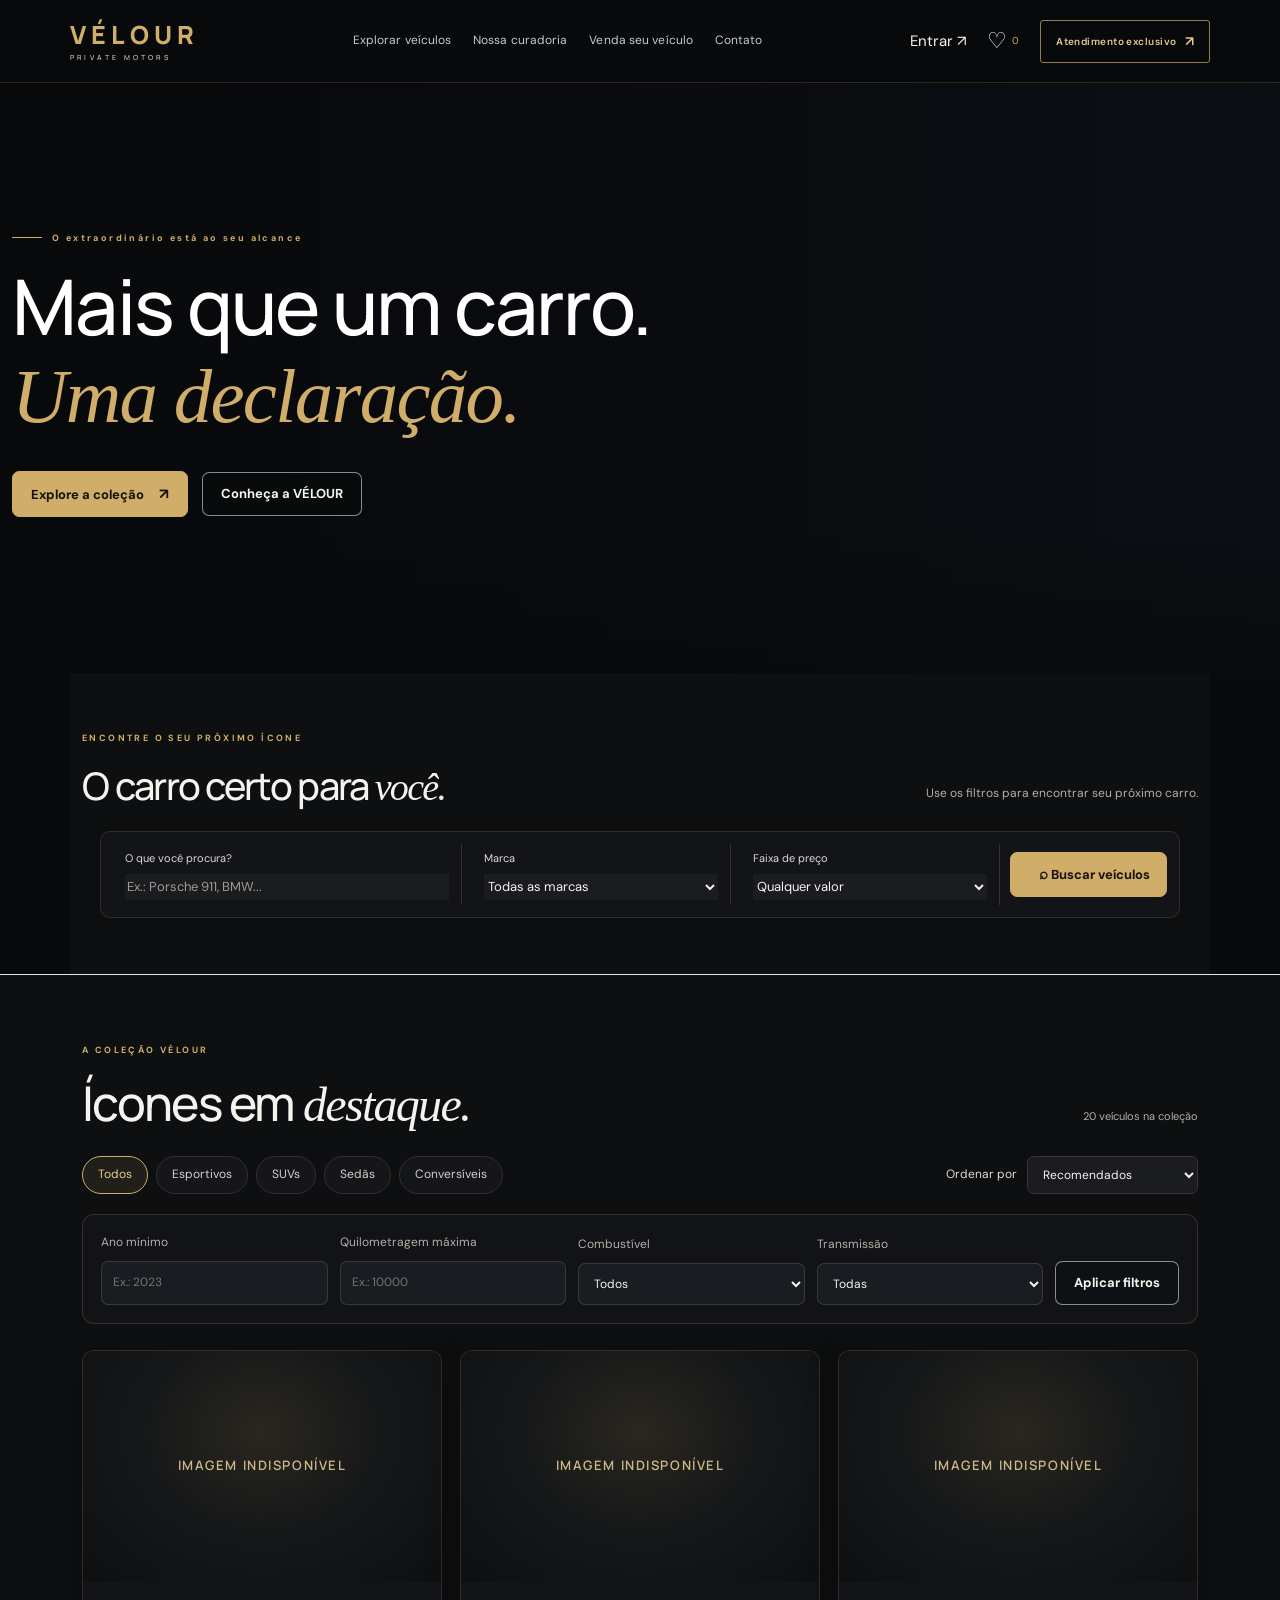
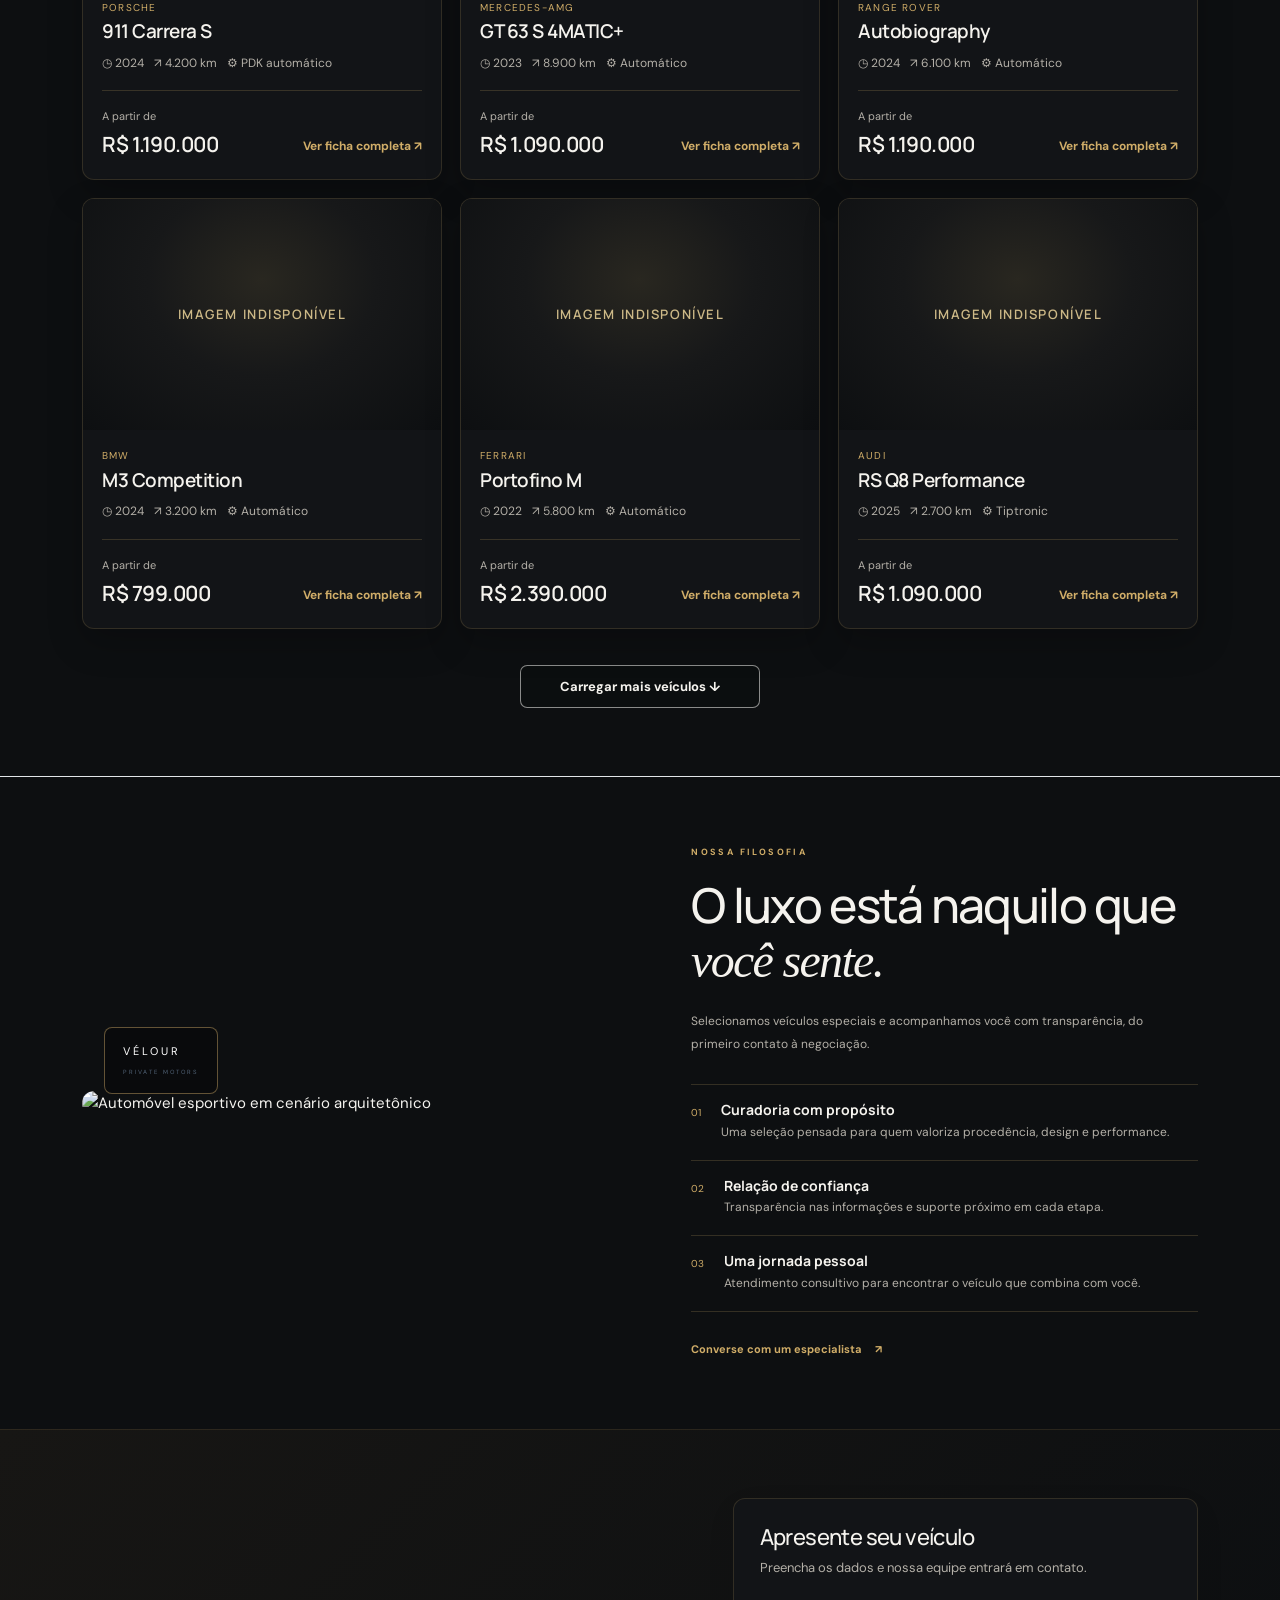
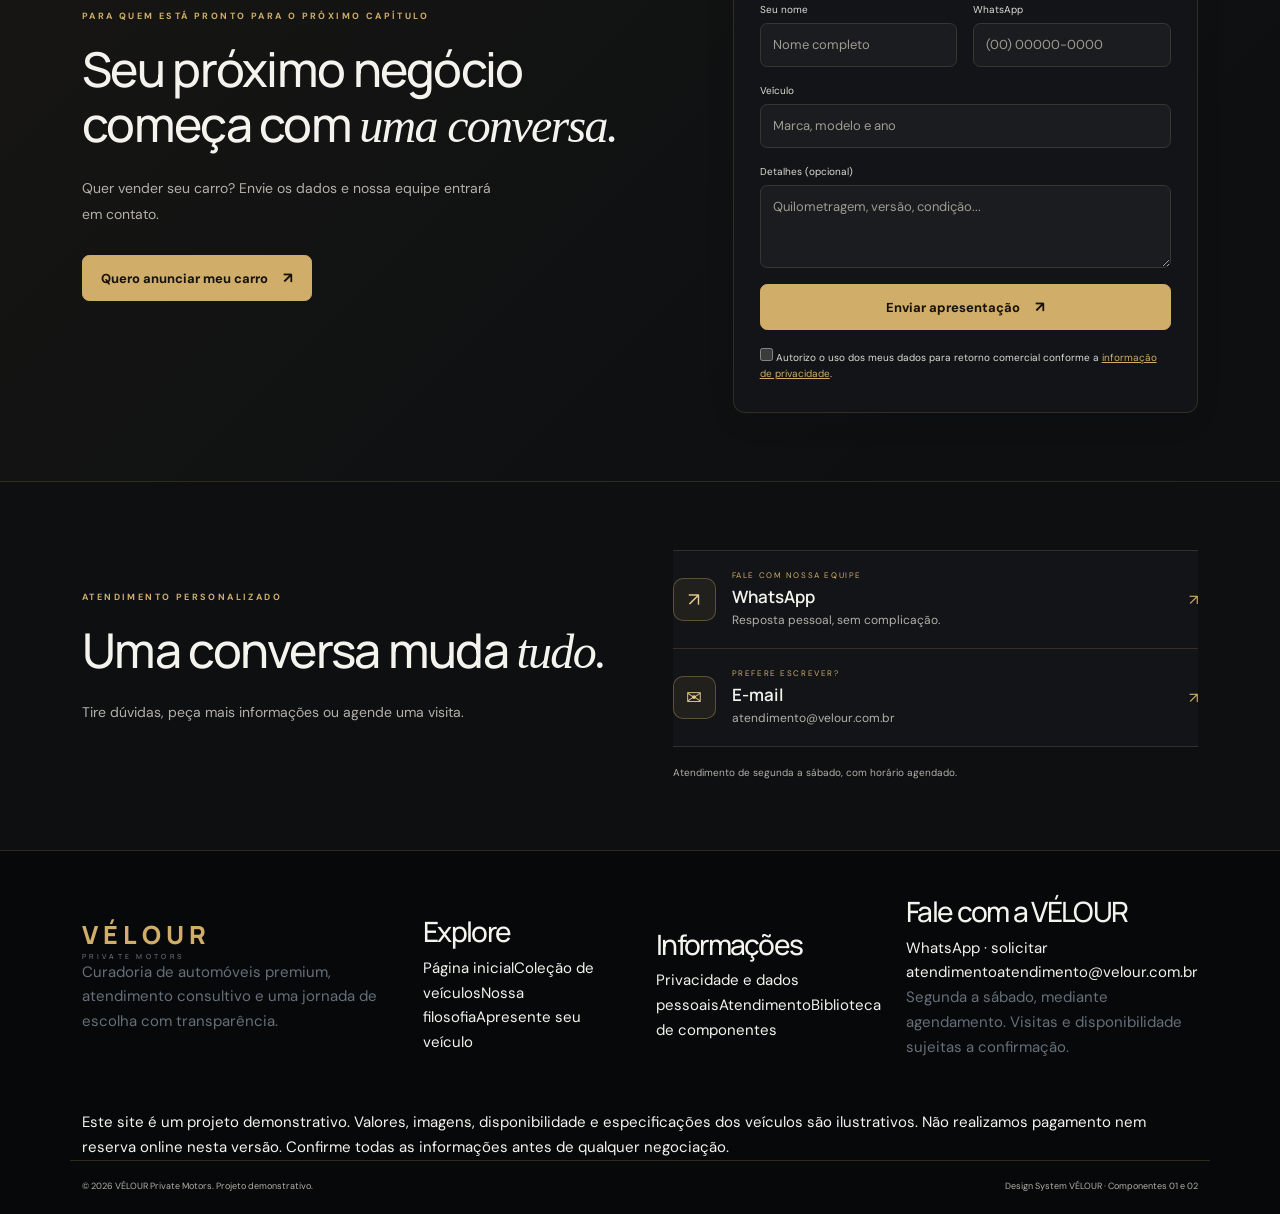
==== commit 29d92fe5: "Remove sound hint and video credit from video section Removed sound hint and video credit from hero " ====
--- a/index.html
+++ b/index.html
@@ -25,8 +25,8 @@
       <div class="hero-shade"></div>
       <div class="container-xl hero-content"><p class="eyebrow"><span></span> O extraordinário está ao seu alcance</p><h1>Mais que um carro.<br><em>Uma declaração.</em></h1><div class="hero-buttons"><a class="btn btn-primary" href="#estoque">Explore a coleção <span>↗</span></a><a class="btn btn-outline-light" href="#experiencia">Conheça a VÉLOUR</a></div></div>
       <div class="hero-video-controls">
-        <span class="hero-sound-hint" id="heroSoundHint">SUPERCAR NO CIRCUITO · TOQUE NA PÁGINA PARA ATIVAR O SOM</span>
-        <span class="video-credit">VÍDEO SEM MARCA D’ÁGUA</span>
+        
+        
       </div>
     </section>
     <section class="search-section container-xl"><div class="search-heading"><div><p class="eyebrow">ENCONTRE O SEU PRÓXIMO ÍCONE</p><h2>O carro certo para <em>você.</em></h2></div><p>Use os filtros para encontrar seu próximo carro.</p></div>
